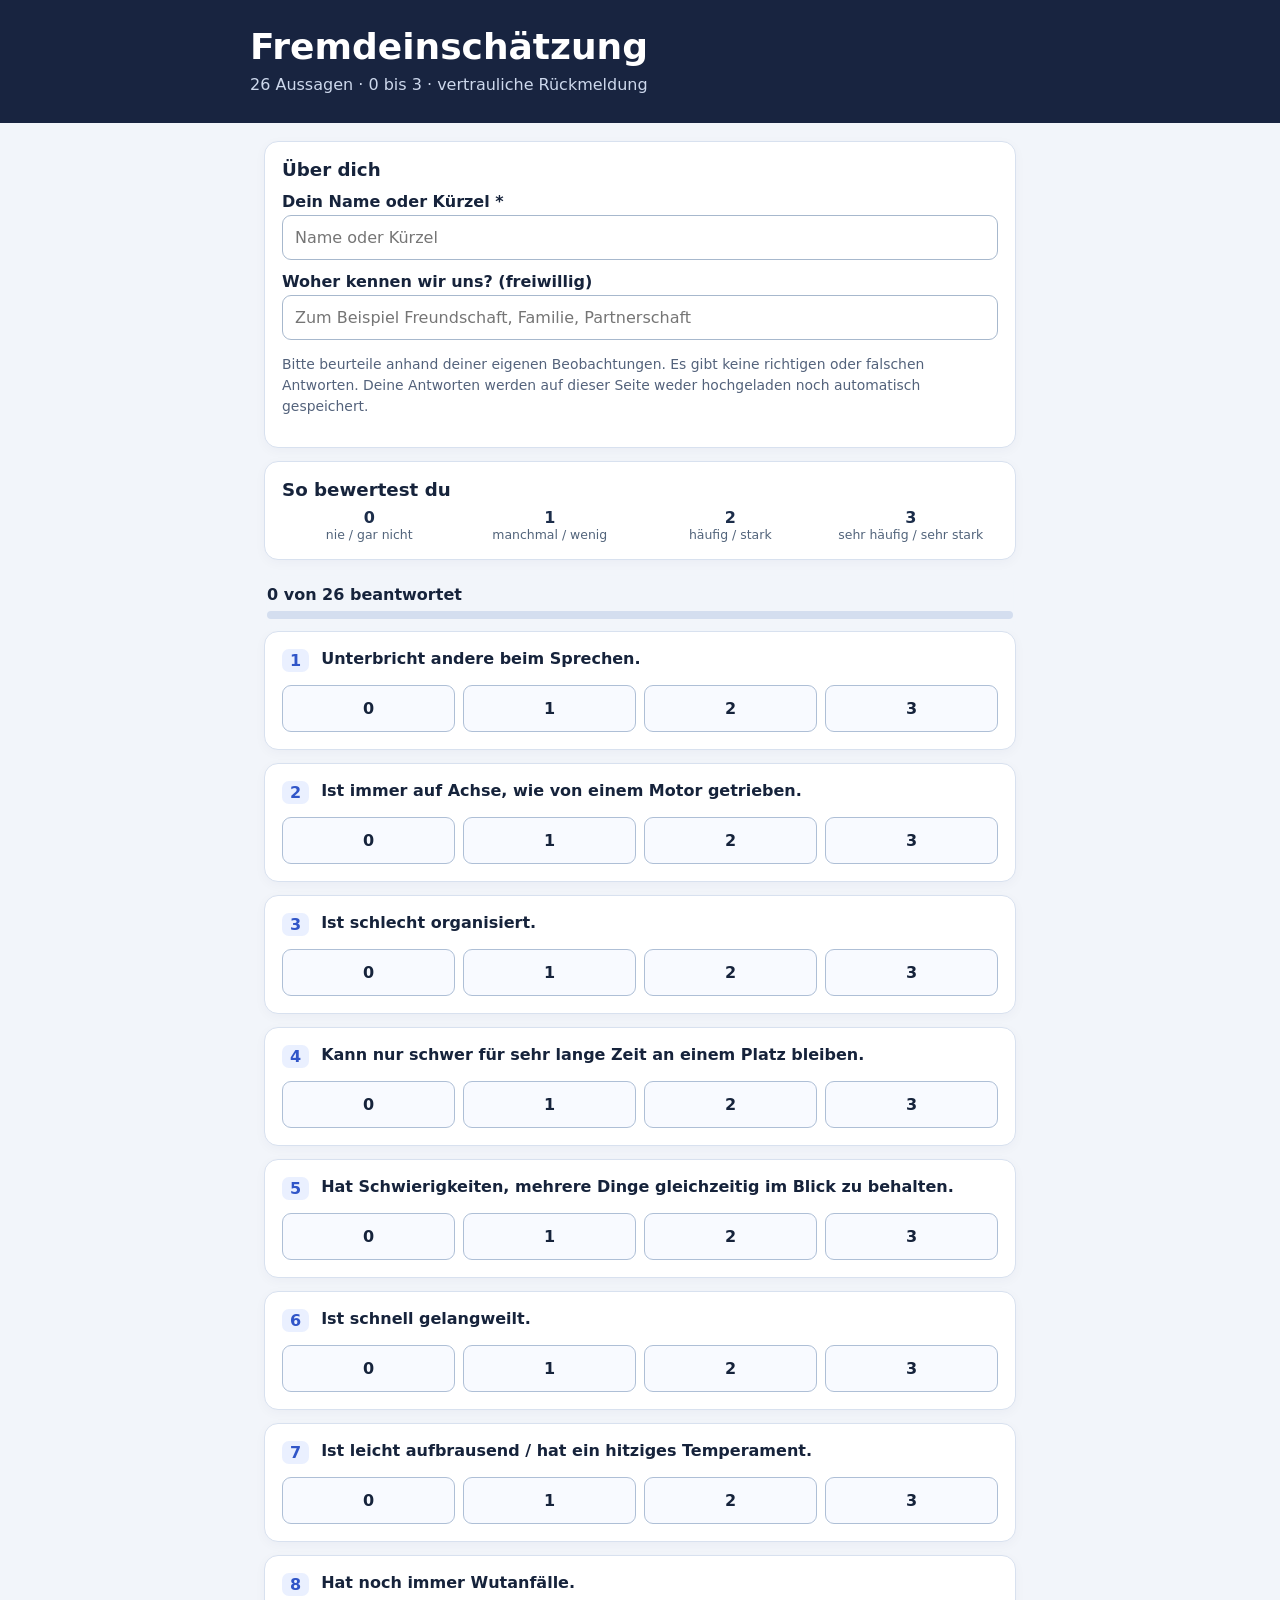
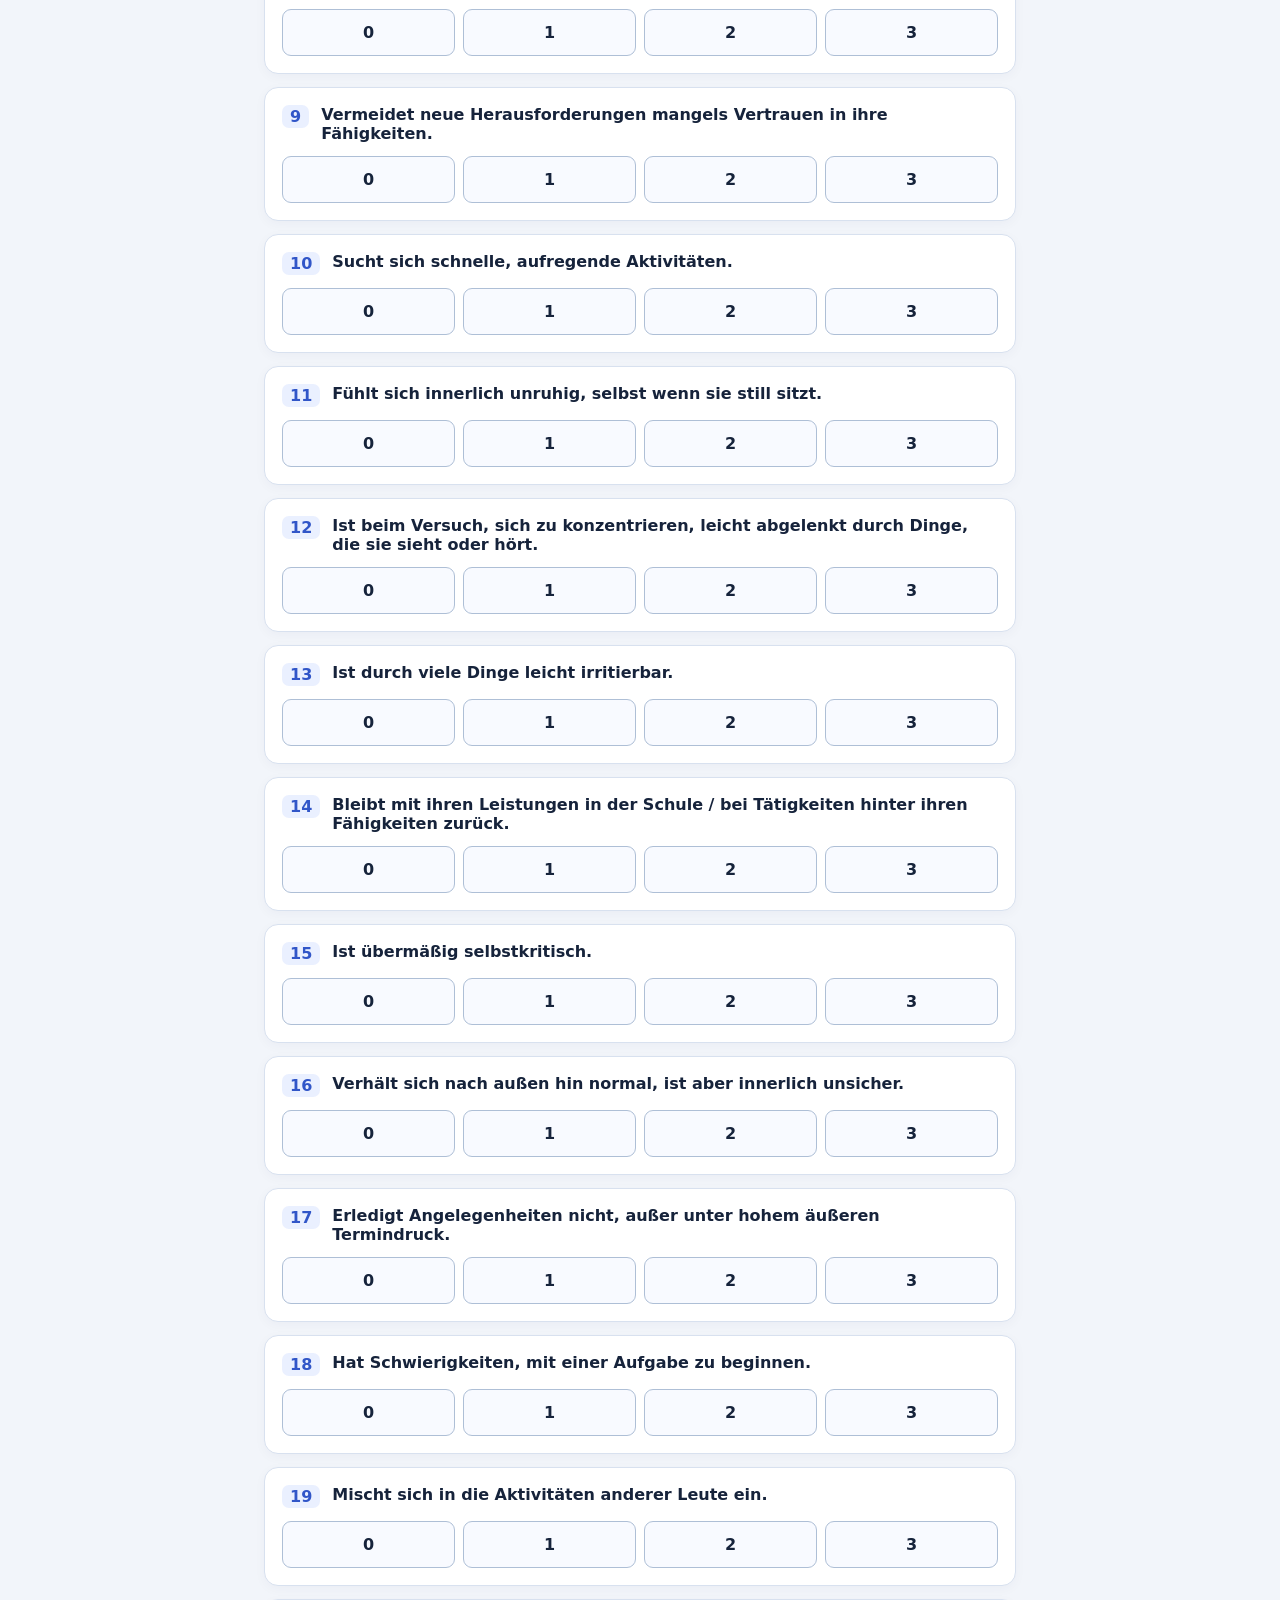
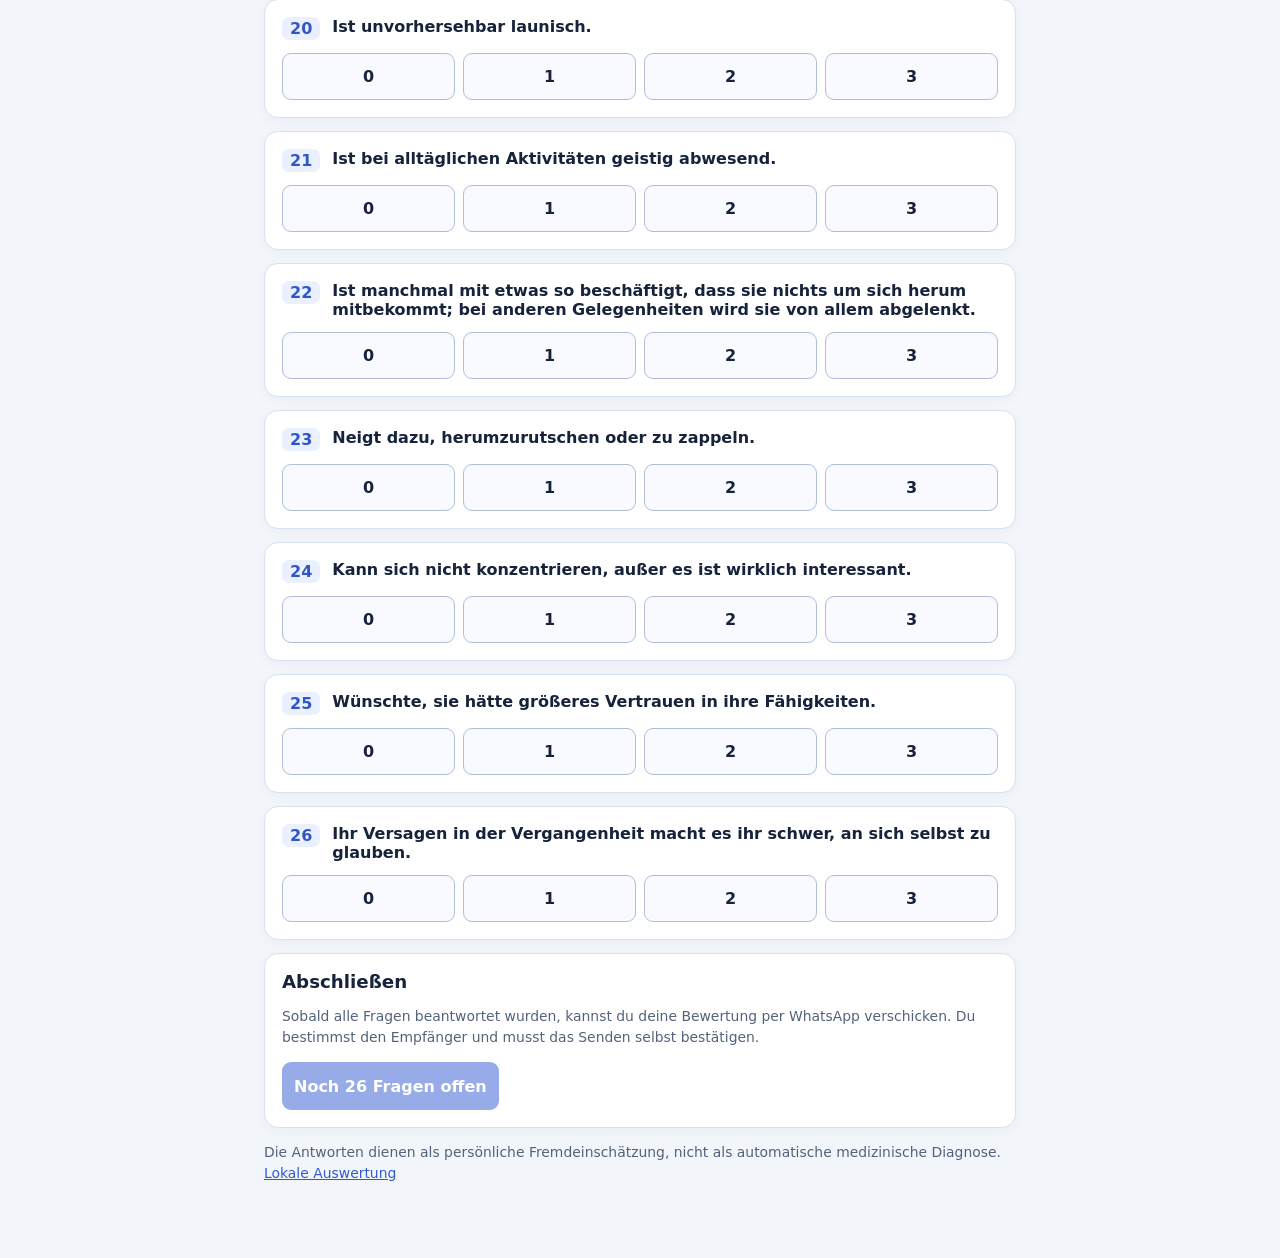
==== index.html @ f67debbe "Add mobile 26-question assessment with private WhatsApp sharing" ====
<!doctype html><html lang="de"><head><meta charset="utf-8"><meta name="viewport" content="width=device-width,initial-scale=1"><meta name="robots" content="noindex,nofollow,noarchive"><title>ADHS – Fremdeinschätzung</title><style>:root{font-family:system-ui,-apple-system,Arial,sans-serif;color:#16233b;background:#f2f5fa}*{box-sizing:border-box}body{margin:0}header{background:#182440;color:#fff;padding:26px 16px}header>div,main{max-width:780px;margin:auto}h1{font-size:clamp(1.65rem,5vw,2.25rem);margin:0}header p{color:#cdd8ec;margin:6px 0 0}main{padding:18px 14px 60px}.card{border:1px solid #d8e1ef;background:#fff;border-radius:14px;padding:17px;margin:0 0 13px;box-shadow:0 3px 12px #14284a09}h2{font-size:1.14rem;margin:0 0 8px}p{line-height:1.5}.small{font-size:.87rem;color:#53627b}.input-label{display:block;font-weight:650;margin:12px 0 4px}input[type=text],textarea{width:100%;border:1px solid #a7b8cd;padding:12px;border-radius:9px;font:inherit}textarea{min-height:200px;resize:vertical}.qtitle{font-weight:650;display:flex;gap:12px}.qnum{background:#eaf0ff;border-radius:7px;color:#3156c8;padding:2px 8px;height:max-content}.options{display:grid;grid-template-columns:repeat(4,minmax(0,1fr));gap:8px;margin-top:13px}.option{position:relative;cursor:pointer}.option input{position:absolute;opacity:0;width:1px;height:1px}.option span{display:flex;justify-content:center;align-items:center;min-height:47px;background:#f8faff;border:1px solid #aebfd6;border-radius:9px;font-weight:750}.option input:checked+span{border:2px solid #355cdb;background:#e5edff}.option input:focus-visible+span{outline:3px solid #94b2ff}.legend{display:grid;grid-template-columns:repeat(4,1fr);font-size:.78rem;color:#52647b;gap:6px;text-align:center}.legend strong{display:block;color:#1c2d4a;font-size:1rem}.progress{position:sticky;top:0;background:#f2f5faee;backdrop-filter:blur(7px);z-index:2;padding:12px 3px;font-weight:650}.bar{background:#d4deef;height:8px;overflow:hidden;border-radius:30px;margin-top:7px}.bar>div{height:100%;background:#355cdb;width:0}.actions{display:flex;gap:8px;flex-wrap:wrap}.btn{flex:1 1 165px;min-height:48px;border:0;border-radius:9px;padding:12px;font:700 1rem system-ui;cursor:pointer;color:#fff;background:#3159d4}.btn.secondary{background:#e7edfc;color:#1f3c8f}.btn:disabled{opacity:.5;cursor:not-allowed}.alert{background:#fff5e8;color:#6c4409;border-radius:9px;padding:11px}.ok{background:#edf9f2;border:1px solid #b5dfc5;padding:12px;border-radius:9px}a{color:#3159d4}table{border-collapse:collapse;min-width:1050px;background:#fff}th,td{border:1px solid #d7e0ee;padding:8px 9px;text-align:center}th:first-child,td:first-child{text-align:left}.scroll{overflow-x:auto}[hidden]{display:none!important}@media(max-width:490px){.card{padding:15px}.legend{font-size:.68rem}}</style></head><body><header><div><h1>Fremdeinschätzung</h1><p>26 Aussagen · 0 bis 3 · vertrauliche Rückmeldung</p></div></header><main>
<section class="card"><h2>Über dich</h2><label class="input-label" for="name">Dein Name oder Kürzel *</label><input id="name" type="text" maxlength="80" placeholder="Name oder Kürzel" autocomplete="name"><label class="input-label" for="relation">Woher kennen wir uns? (freiwillig)</label><input id="relation" type="text" maxlength="90" placeholder="Zum Beispiel Freundschaft, Familie, Partnerschaft"><p class="small">Bitte beurteile anhand deiner eigenen Beobachtungen. Es gibt keine richtigen oder falschen Antworten. Deine Antworten werden auf dieser Seite weder hochgeladen noch automatisch gespeichert.</p></section>
<section class="card"><h2>So bewertest du</h2><div class="legend"><div><strong>0</strong>nie / gar nicht</div><div><strong>1</strong>manchmal / wenig</div><div><strong>2</strong>häufig / stark</div><div><strong>3</strong>sehr häufig / sehr stark</div></div></section>
<div class="progress"><div id="progress">0 von 26 beantwortet</div><div class="bar"><div id="fill"></div></div></div>
<form id="form" novalidate><div id="questions"></div><section class="card"><h2>Abschließen</h2><p class="small">Sobald alle Fragen beantwortet wurden, kannst du deine Bewertung per WhatsApp verschicken. Du bestimmst den Empfänger und musst das Senden selbst bestätigen.</p><button class="btn" type="submit" id="complete" disabled>Alle 26 Fragen beantworten</button><p class="alert" id="error" role="status" hidden></p></section></form>
<section class="card" id="result" hidden><h2>Fertig – Ergebnis senden</h2><p class="ok">Alle 26 Antworten sind vorhanden. Es wurde noch nichts versendet.</p><div class="actions"><button class="btn" id="whatsapp" type="button">Per WhatsApp senden</button><button class="btn secondary" id="share" type="button">Anders teilen</button><button class="btn secondary" id="copy" type="button">Text kopieren</button><button class="btn secondary" id="download" type="button">Datei speichern</button></div><p class="small">Bei WhatsApp wählst du die Person aus, an die du deine Antworten senden möchtest, und tippst dort auf „Senden“. Auf GitHub werden deine Angaben nicht gespeichert.</p></section>
<p class="small">Die Antworten dienen als persönliche Fremdeinschätzung, nicht als automatische medizinische Diagnose. <a href="auswertung.html">Lokale Auswertung</a></p>
</main><script>
"use strict";
const questions=["Unterbricht andere beim Sprechen.","Ist immer auf Achse, wie von einem Motor getrieben.","Ist schlecht organisiert.","Kann nur schwer für sehr lange Zeit an einem Platz bleiben.","Hat Schwierigkeiten, mehrere Dinge gleichzeitig im Blick zu behalten.","Ist schnell gelangweilt.","Ist leicht aufbrausend / hat ein hitziges Temperament.","Hat noch immer Wutanfälle.","Vermeidet neue Herausforderungen mangels Vertrauen in ihre Fähigkeiten.","Sucht sich schnelle, aufregende Aktivitäten.","Fühlt sich innerlich unruhig, selbst wenn sie still sitzt.","Ist beim Versuch, sich zu konzentrieren, leicht abgelenkt durch Dinge, die sie sieht oder hört.","Ist durch viele Dinge leicht irritierbar.","Bleibt mit ihren Leistungen in der Schule / bei Tätigkeiten hinter ihren Fähigkeiten zurück.","Ist übermäßig selbstkritisch.","Verhält sich nach außen hin normal, ist aber innerlich unsicher.","Erledigt Angelegenheiten nicht, außer unter hohem äußeren Termindruck.","Hat Schwierigkeiten, mit einer Aufgabe zu beginnen.","Mischt sich in die Aktivitäten anderer Leute ein.","Ist unvorhersehbar launisch.","Ist bei alltäglichen Aktivitäten geistig abwesend.","Ist manchmal mit etwas so beschäftigt, dass sie nichts um sich herum mitbekommt; bei anderen Gelegenheiten wird sie von allem abgelenkt.","Neigt dazu, herumzurutschen oder zu zappeln.","Kann sich nicht konzentrieren, außer es ist wirklich interessant.","Wünschte, sie hätte größeres Vertrauen in ihre Fähigkeiten.","Ihr Versagen in der Vergangenheit macht es ihr schwer, an sich selbst zu glauben."];let current=null;
const root=document.getElementById('questions');
questions.forEach((q,i)=>{let section=document.createElement('section');section.className='card';section.id='q'+i;let head=document.createElement('div');head.className='qtitle';let number=document.createElement('span');number.className='qnum';number.textContent=i+1;let title=document.createElement('span');title.textContent=q;head.append(number,title);let opts=document.createElement('div');opts.className='options';opts.setAttribute('role','group');opts.setAttribute('aria-label','Bewertung für Aussage '+(i+1));['0','1','2','3'].forEach(v=>{let lbl=document.createElement('label');lbl.className='option';let input=document.createElement('input');input.type='radio';input.name='q'+i;input.value=v;input.setAttribute('aria-label','Bewertung '+v);input.addEventListener('change',update);let span=document.createElement('span');span.textContent=v;lbl.append(input,span);opts.append(lbl)});section.append(head,opts);root.append(section)});
function answers(){return questions.map((_,i)=>{const el=document.querySelector('input[name="q'+i+'"]:checked');return el?Number(el.value):null})}
function update(){const n=answers().filter(v=>v!==null).length;document.getElementById('progress').textContent=n+' von 26 beantwortet';document.getElementById('fill').style.width=(n/26*100)+'%';const nm=document.getElementById('name').value.trim();document.getElementById('complete').disabled=n!==26;document.getElementById('complete').textContent=n===26?'Ergebnis vorbereiten':'Noch '+(26-n)+' Fragen offen';document.getElementById('result').hidden=true;current=null}
document.getElementById('name').addEventListener('input',update);document.getElementById('relation').addEventListener('input',update);
function message(){let parts=['FREMDEINSCHÄTZUNG – 26 FRAGEN','Name: '+current.name,'Beziehung: '+(current.relation||'nicht angegeben'),'Datum: '+new Date(current.timestamp).toLocaleDateString('de-DE'),'','Bewertungen (0 = nie, 1 = manchmal, 2 = häufig, 3 = sehr häufig):'];questions.forEach((q,i)=>parts.push((i+1)+': '+current.answers[i]+' – '+q));parts.push('','Rohsumme: '+current.answers.reduce((a,b)=>a+b,0)+'/78 (keine medizinische Auswertung)');return parts.join('\n')}
document.getElementById('form').addEventListener('submit',e=>{e.preventDefault();const name=document.getElementById('name').value.trim();const vals=answers();const error=document.getElementById('error');if(!name){error.hidden=false;error.textContent='Bitte deinen Namen oder ein Kürzel eingeben.';document.getElementById('name').focus();return}const first=vals.indexOf(null);if(first>=0){error.hidden=false;error.textContent='Bitte alle Fragen beantworten.';document.getElementById('q'+first).scrollIntoView({behavior:'smooth'});return}error.hidden=true;current={format:'fremdeinschaetzung-v1',name,relation:document.getElementById('relation').value.trim(),timestamp:new Date().toISOString(),answers:vals};document.getElementById('result').hidden=false;document.getElementById('result').scrollIntoView({behavior:'smooth'})});
document.getElementById('whatsapp').onclick=()=>{if(!current)return;window.location.href='https://wa.me/?text='+encodeURIComponent(message())};
document.getElementById('share').onclick=async()=>{if(!current)return;try{if(navigator.share)await navigator.share({title:'Fremdeinschätzung',text:message()});else window.location.href='https://wa.me/?text='+encodeURIComponent(message())}catch(e){if(e.name!=='AbortError')alert('Teilen nicht verfügbar. Bitte Text kopieren.')}};
document.getElementById('copy').onclick=async()=>{if(!current)return;try{await navigator.clipboard.writeText(message());alert('Kopiert. Bitte privat an den Empfänger senden.')}catch(e){alert('Kopieren fehlgeschlagen. Bitte Datei speichern.')}};
document.getElementById('download').onclick=()=>{if(!current)return;let blob=new Blob([JSON.stringify(current,null,2)],{type:'application/json'});let url=URL.createObjectURL(blob);let a=document.createElement('a');a.href=url;a.download='fremdeinschaetzung-'+current.name.replace(/[^a-z0-9äöüß-]/gi,'-').slice(0,30)+'.json';a.click();setTimeout(()=>URL.revokeObjectURL(url),1000)};
update();
</script></body></html>
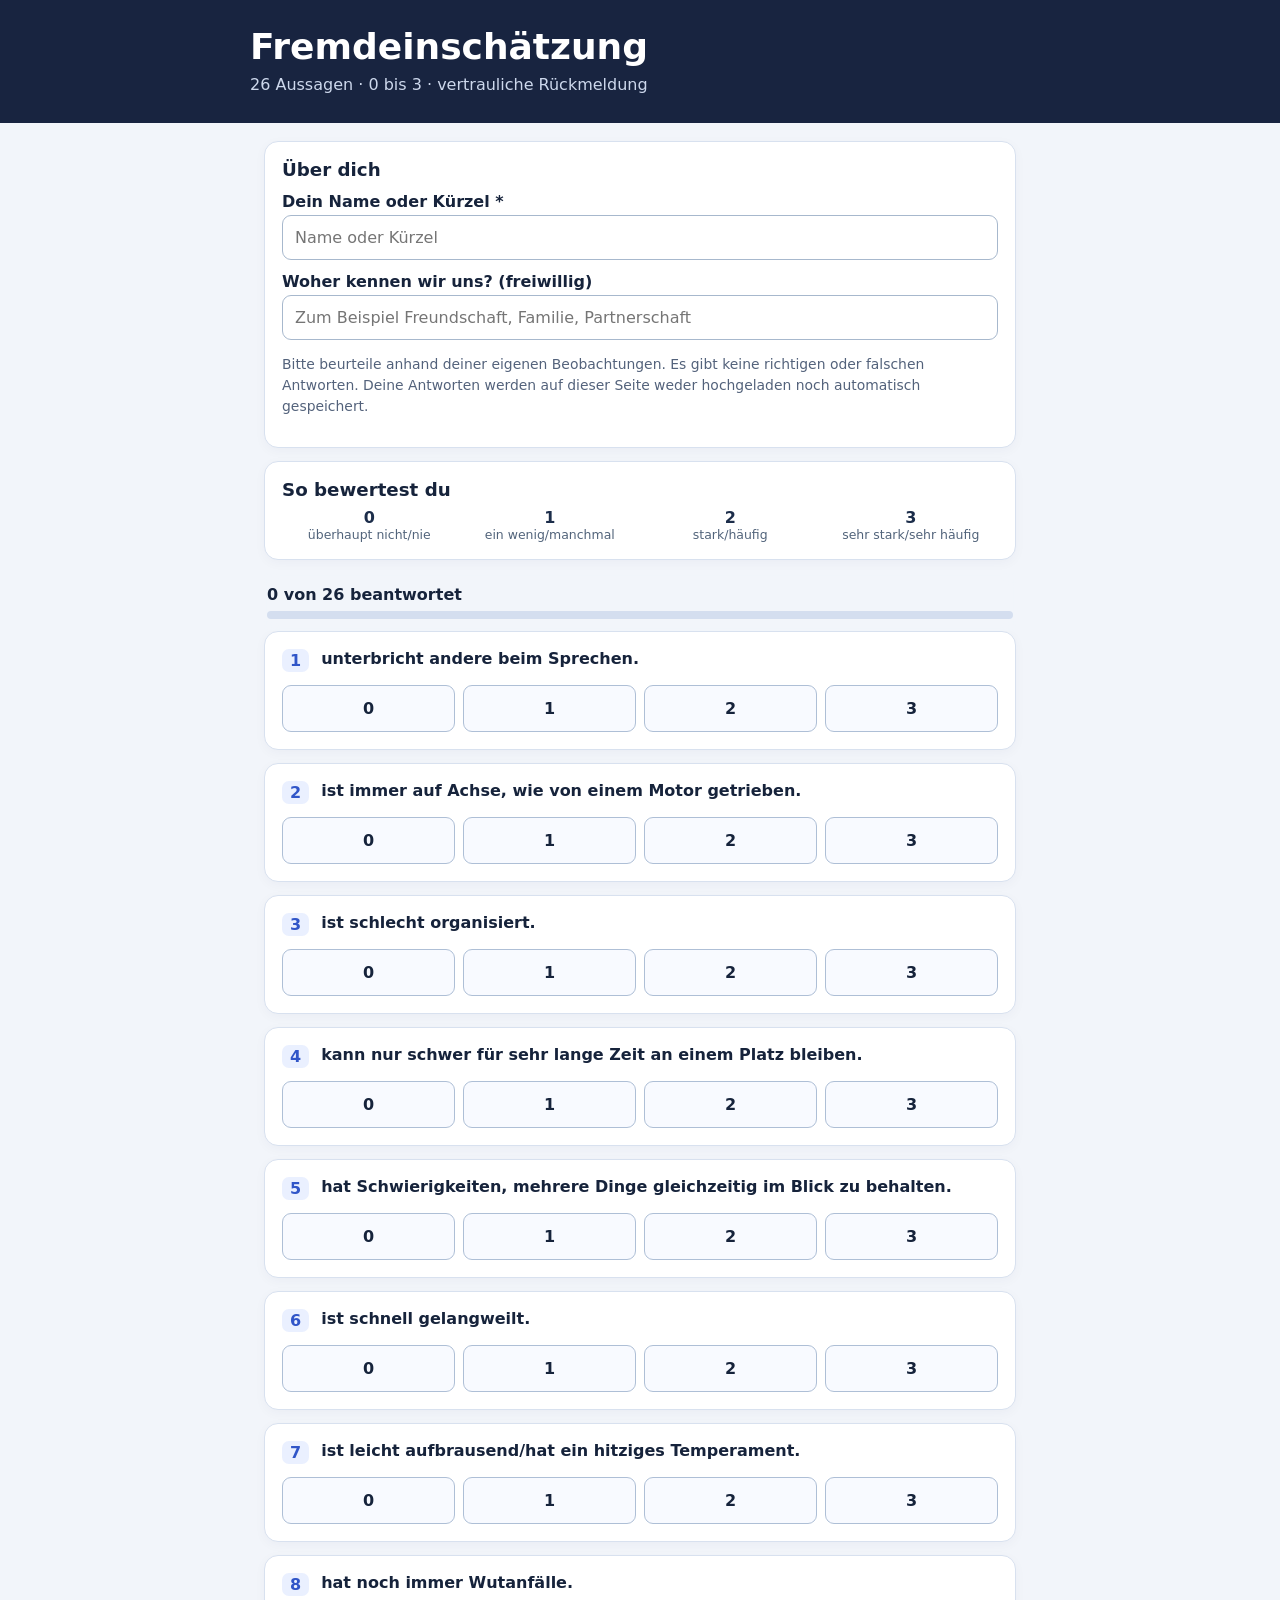
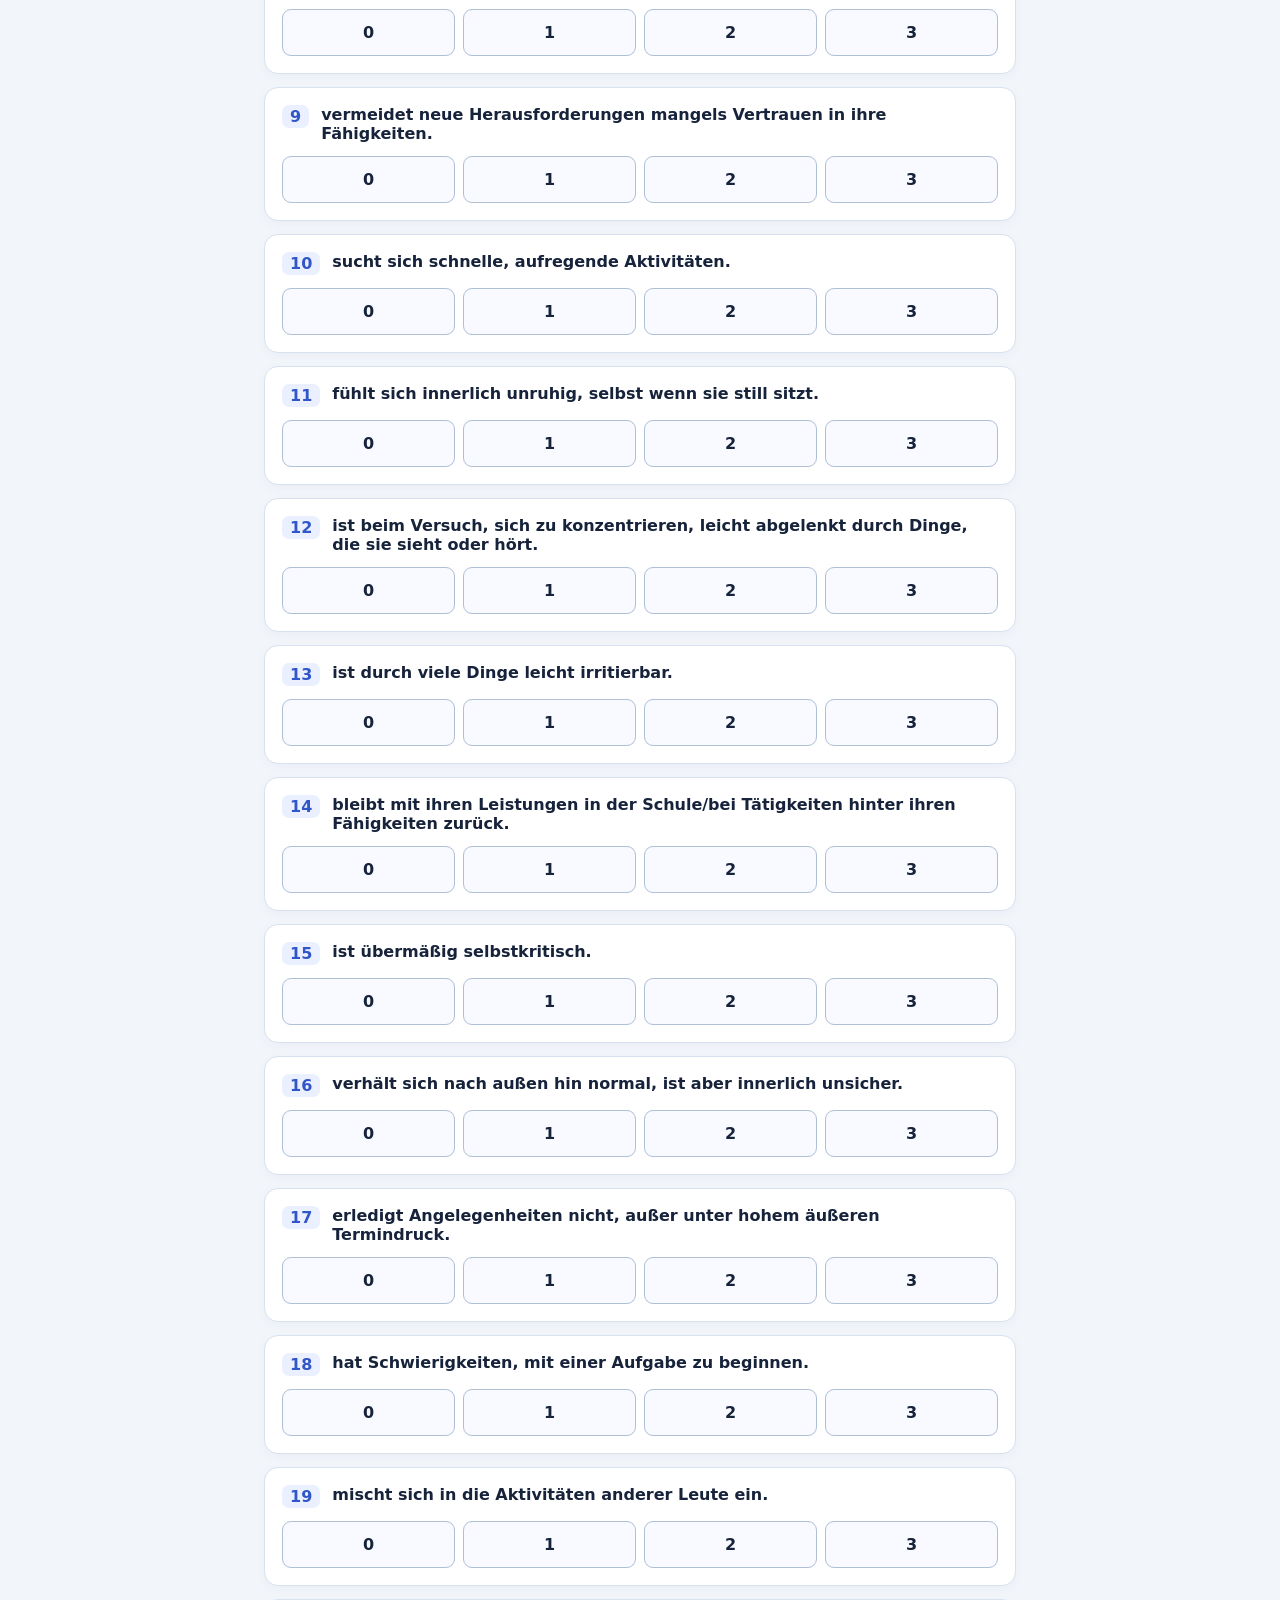
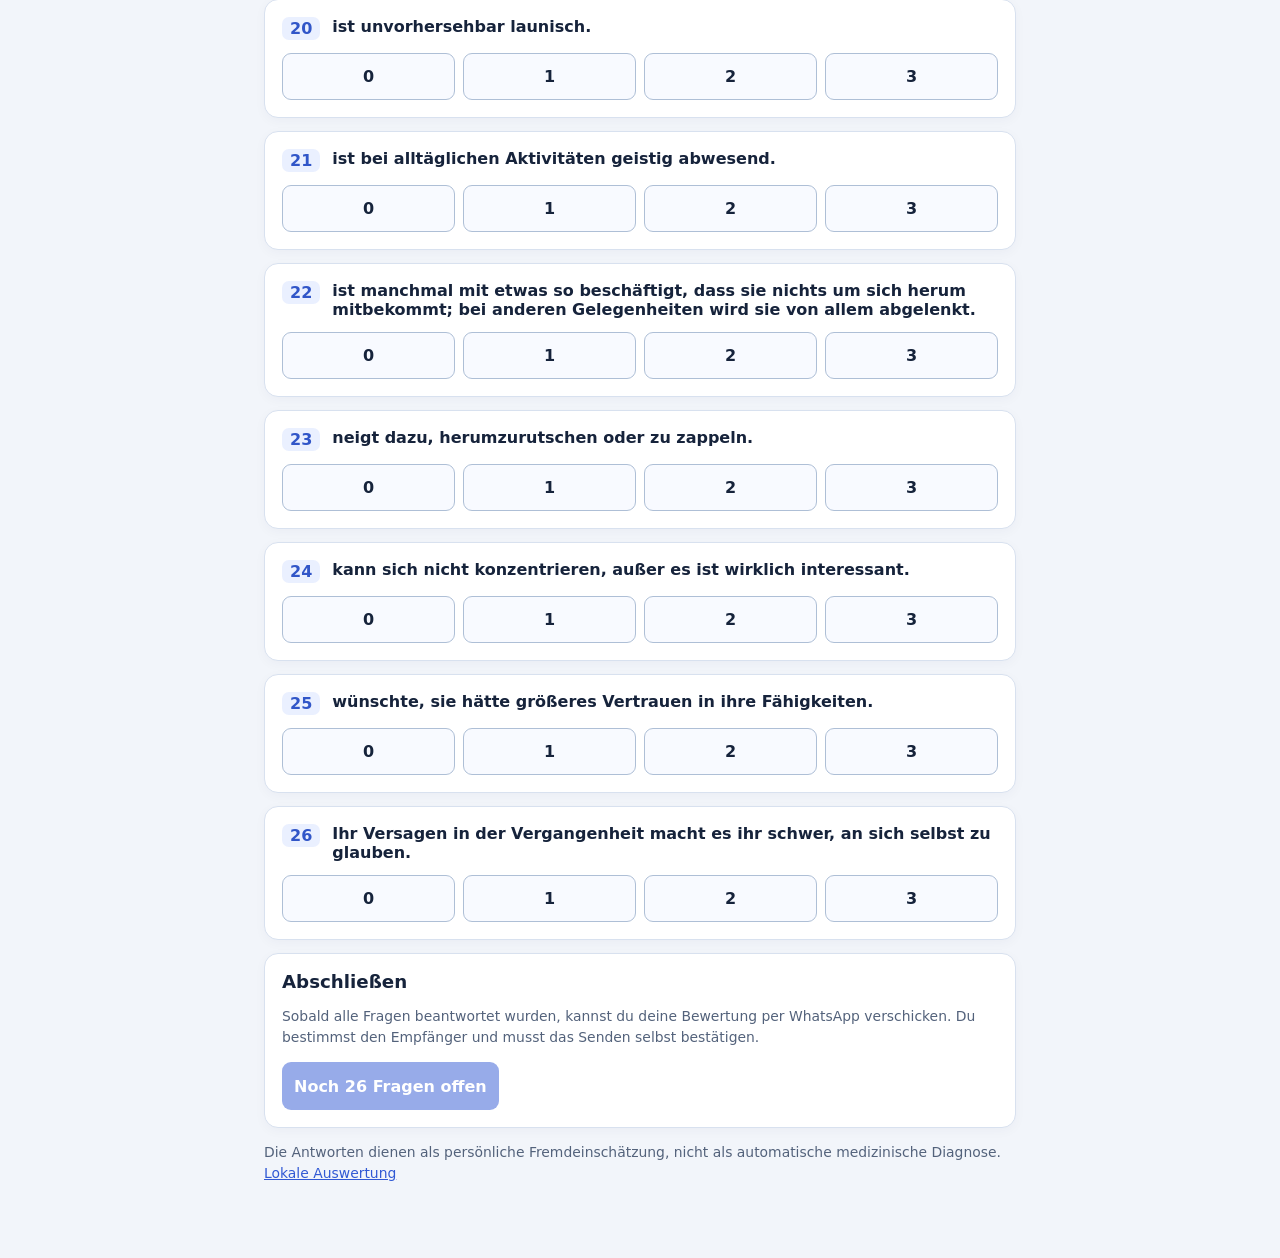
==== commit acafb086: "Align all 26 statements and rating scale with source assessment form" ====
--- a/index.html
+++ b/index.html
@@ -1,13 +1,13 @@
 <!doctype html><html lang="de"><head><meta charset="utf-8"><meta name="viewport" content="width=device-width,initial-scale=1"><meta name="robots" content="noindex,nofollow,noarchive"><title>ADHS – Fremdeinschätzung</title><style>:root{font-family:system-ui,-apple-system,Arial,sans-serif;color:#16233b;background:#f2f5fa}*{box-sizing:border-box}body{margin:0}header{background:#182440;color:#fff;padding:26px 16px}header>div,main{max-width:780px;margin:auto}h1{font-size:clamp(1.65rem,5vw,2.25rem);margin:0}header p{color:#cdd8ec;margin:6px 0 0}main{padding:18px 14px 60px}.card{border:1px solid #d8e1ef;background:#fff;border-radius:14px;padding:17px;margin:0 0 13px;box-shadow:0 3px 12px #14284a09}h2{font-size:1.14rem;margin:0 0 8px}p{line-height:1.5}.small{font-size:.87rem;color:#53627b}.input-label{display:block;font-weight:650;margin:12px 0 4px}input[type=text],textarea{width:100%;border:1px solid #a7b8cd;padding:12px;border-radius:9px;font:inherit}textarea{min-height:200px;resize:vertical}.qtitle{font-weight:650;display:flex;gap:12px}.qnum{background:#eaf0ff;border-radius:7px;color:#3156c8;padding:2px 8px;height:max-content}.options{display:grid;grid-template-columns:repeat(4,minmax(0,1fr));gap:8px;margin-top:13px}.option{position:relative;cursor:pointer}.option input{position:absolute;opacity:0;width:1px;height:1px}.option span{display:flex;justify-content:center;align-items:center;min-height:47px;background:#f8faff;border:1px solid #aebfd6;border-radius:9px;font-weight:750}.option input:checked+span{border:2px solid #355cdb;background:#e5edff}.option input:focus-visible+span{outline:3px solid #94b2ff}.legend{display:grid;grid-template-columns:repeat(4,1fr);font-size:.78rem;color:#52647b;gap:6px;text-align:center}.legend strong{display:block;color:#1c2d4a;font-size:1rem}.progress{position:sticky;top:0;background:#f2f5faee;backdrop-filter:blur(7px);z-index:2;padding:12px 3px;font-weight:650}.bar{background:#d4deef;height:8px;overflow:hidden;border-radius:30px;margin-top:7px}.bar>div{height:100%;background:#355cdb;width:0}.actions{display:flex;gap:8px;flex-wrap:wrap}.btn{flex:1 1 165px;min-height:48px;border:0;border-radius:9px;padding:12px;font:700 1rem system-ui;cursor:pointer;color:#fff;background:#3159d4}.btn.secondary{background:#e7edfc;color:#1f3c8f}.btn:disabled{opacity:.5;cursor:not-allowed}.alert{background:#fff5e8;color:#6c4409;border-radius:9px;padding:11px}.ok{background:#edf9f2;border:1px solid #b5dfc5;padding:12px;border-radius:9px}a{color:#3159d4}table{border-collapse:collapse;min-width:1050px;background:#fff}th,td{border:1px solid #d7e0ee;padding:8px 9px;text-align:center}th:first-child,td:first-child{text-align:left}.scroll{overflow-x:auto}[hidden]{display:none!important}@media(max-width:490px){.card{padding:15px}.legend{font-size:.68rem}}</style></head><body><header><div><h1>Fremdeinschätzung</h1><p>26 Aussagen · 0 bis 3 · vertrauliche Rückmeldung</p></div></header><main>
 <section class="card"><h2>Über dich</h2><label class="input-label" for="name">Dein Name oder Kürzel *</label><input id="name" type="text" maxlength="80" placeholder="Name oder Kürzel" autocomplete="name"><label class="input-label" for="relation">Woher kennen wir uns? (freiwillig)</label><input id="relation" type="text" maxlength="90" placeholder="Zum Beispiel Freundschaft, Familie, Partnerschaft"><p class="small">Bitte beurteile anhand deiner eigenen Beobachtungen. Es gibt keine richtigen oder falschen Antworten. Deine Antworten werden auf dieser Seite weder hochgeladen noch automatisch gespeichert.</p></section>
-<section class="card"><h2>So bewertest du</h2><div class="legend"><div><strong>0</strong>nie / gar nicht</div><div><strong>1</strong>manchmal / wenig</div><div><strong>2</strong>häufig / stark</div><div><strong>3</strong>sehr häufig / sehr stark</div></div></section>
+<section class="card"><h2>So bewertest du</h2><div class="legend"><div><strong>0</strong>überhaupt nicht/nie</div><div><strong>1</strong>ein wenig/manchmal</div><div><strong>2</strong>stark/häufig</div><div><strong>3</strong>sehr stark/sehr häufig</div></div></section>
 <div class="progress"><div id="progress">0 von 26 beantwortet</div><div class="bar"><div id="fill"></div></div></div>
 <form id="form" novalidate><div id="questions"></div><section class="card"><h2>Abschließen</h2><p class="small">Sobald alle Fragen beantwortet wurden, kannst du deine Bewertung per WhatsApp verschicken. Du bestimmst den Empfänger und musst das Senden selbst bestätigen.</p><button class="btn" type="submit" id="complete" disabled>Alle 26 Fragen beantworten</button><p class="alert" id="error" role="status" hidden></p></section></form>
 <section class="card" id="result" hidden><h2>Fertig – Ergebnis senden</h2><p class="ok">Alle 26 Antworten sind vorhanden. Es wurde noch nichts versendet.</p><div class="actions"><button class="btn" id="whatsapp" type="button">Per WhatsApp senden</button><button class="btn secondary" id="share" type="button">Anders teilen</button><button class="btn secondary" id="copy" type="button">Text kopieren</button><button class="btn secondary" id="download" type="button">Datei speichern</button></div><p class="small">Bei WhatsApp wählst du die Person aus, an die du deine Antworten senden möchtest, und tippst dort auf „Senden“. Auf GitHub werden deine Angaben nicht gespeichert.</p></section>
 <p class="small">Die Antworten dienen als persönliche Fremdeinschätzung, nicht als automatische medizinische Diagnose. <a href="auswertung.html">Lokale Auswertung</a></p>
 </main><script>
 "use strict";
-const questions=["Unterbricht andere beim Sprechen.","Ist immer auf Achse, wie von einem Motor getrieben.","Ist schlecht organisiert.","Kann nur schwer für sehr lange Zeit an einem Platz bleiben.","Hat Schwierigkeiten, mehrere Dinge gleichzeitig im Blick zu behalten.","Ist schnell gelangweilt.","Ist leicht aufbrausend / hat ein hitziges Temperament.","Hat noch immer Wutanfälle.","Vermeidet neue Herausforderungen mangels Vertrauen in ihre Fähigkeiten.","Sucht sich schnelle, aufregende Aktivitäten.","Fühlt sich innerlich unruhig, selbst wenn sie still sitzt.","Ist beim Versuch, sich zu konzentrieren, leicht abgelenkt durch Dinge, die sie sieht oder hört.","Ist durch viele Dinge leicht irritierbar.","Bleibt mit ihren Leistungen in der Schule / bei Tätigkeiten hinter ihren Fähigkeiten zurück.","Ist übermäßig selbstkritisch.","Verhält sich nach außen hin normal, ist aber innerlich unsicher.","Erledigt Angelegenheiten nicht, außer unter hohem äußeren Termindruck.","Hat Schwierigkeiten, mit einer Aufgabe zu beginnen.","Mischt sich in die Aktivitäten anderer Leute ein.","Ist unvorhersehbar launisch.","Ist bei alltäglichen Aktivitäten geistig abwesend.","Ist manchmal mit etwas so beschäftigt, dass sie nichts um sich herum mitbekommt; bei anderen Gelegenheiten wird sie von allem abgelenkt.","Neigt dazu, herumzurutschen oder zu zappeln.","Kann sich nicht konzentrieren, außer es ist wirklich interessant.","Wünschte, sie hätte größeres Vertrauen in ihre Fähigkeiten.","Ihr Versagen in der Vergangenheit macht es ihr schwer, an sich selbst zu glauben."];let current=null;
+const questions=["unterbricht andere beim Sprechen.","ist immer auf Achse, wie von einem Motor getrieben.","ist schlecht organisiert.","kann nur schwer für sehr lange Zeit an einem Platz bleiben.","hat Schwierigkeiten, mehrere Dinge gleichzeitig im Blick zu behalten.","ist schnell gelangweilt.","ist leicht aufbrausend/hat ein hitziges Temperament.","hat noch immer Wutanfälle.","vermeidet neue Herausforderungen mangels Vertrauen in ihre Fähigkeiten.","sucht sich schnelle, aufregende Aktivitäten.","fühlt sich innerlich unruhig, selbst wenn sie still sitzt.","ist beim Versuch, sich zu konzentrieren, leicht abgelenkt durch Dinge, die sie sieht oder hört.","ist durch viele Dinge leicht irritierbar.","bleibt mit ihren Leistungen in der Schule/bei Tätigkeiten hinter ihren Fähigkeiten zurück.","ist übermäßig selbstkritisch.","verhält sich nach außen hin normal, ist aber innerlich unsicher.","erledigt Angelegenheiten nicht, außer unter hohem äußeren Termindruck.","hat Schwierigkeiten, mit einer Aufgabe zu beginnen.","mischt sich in die Aktivitäten anderer Leute ein.","ist unvorhersehbar launisch.","ist bei alltäglichen Aktivitäten geistig abwesend.","ist manchmal mit etwas so beschäftigt, dass sie nichts um sich herum mitbekommt; bei anderen Gelegenheiten wird sie von allem abgelenkt.","neigt dazu, herumzurutschen oder zu zappeln.","kann sich nicht konzentrieren, außer es ist wirklich interessant.","wünschte, sie hätte größeres Vertrauen in ihre Fähigkeiten.","Ihr Versagen in der Vergangenheit macht es ihr schwer, an sich selbst zu glauben."];let current=null;
 const root=document.getElementById('questions');
 questions.forEach((q,i)=>{let section=document.createElement('section');section.className='card';section.id='q'+i;let head=document.createElement('div');head.className='qtitle';let number=document.createElement('span');number.className='qnum';number.textContent=i+1;let title=document.createElement('span');title.textContent=q;head.append(number,title);let opts=document.createElement('div');opts.className='options';opts.setAttribute('role','group');opts.setAttribute('aria-label','Bewertung für Aussage '+(i+1));['0','1','2','3'].forEach(v=>{let lbl=document.createElement('label');lbl.className='option';let input=document.createElement('input');input.type='radio';input.name='q'+i;input.value=v;input.setAttribute('aria-label','Bewertung '+v);input.addEventListener('change',update);let span=document.createElement('span');span.textContent=v;lbl.append(input,span);opts.append(lbl)});section.append(head,opts);root.append(section)});
 function answers(){return questions.map((_,i)=>{const el=document.querySelector('input[name="q'+i+'"]:checked');return el?Number(el.value):null})}
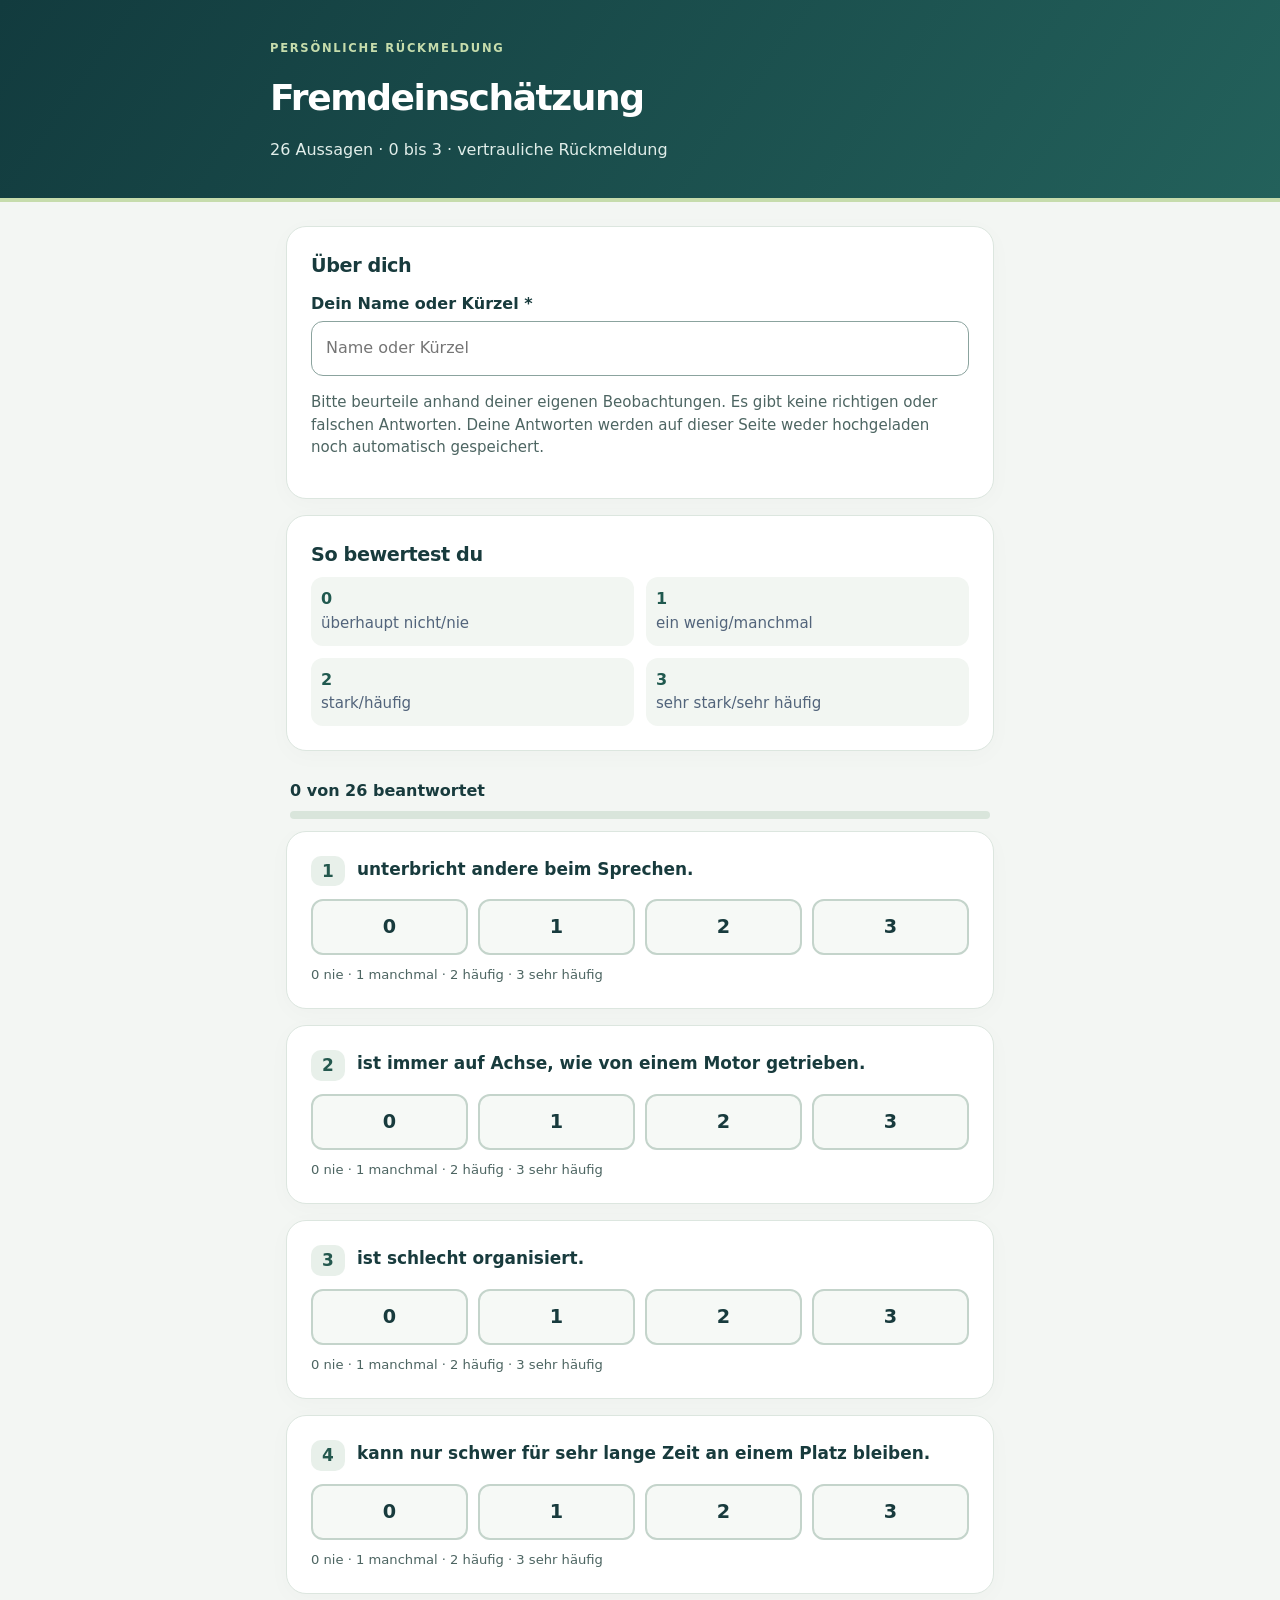
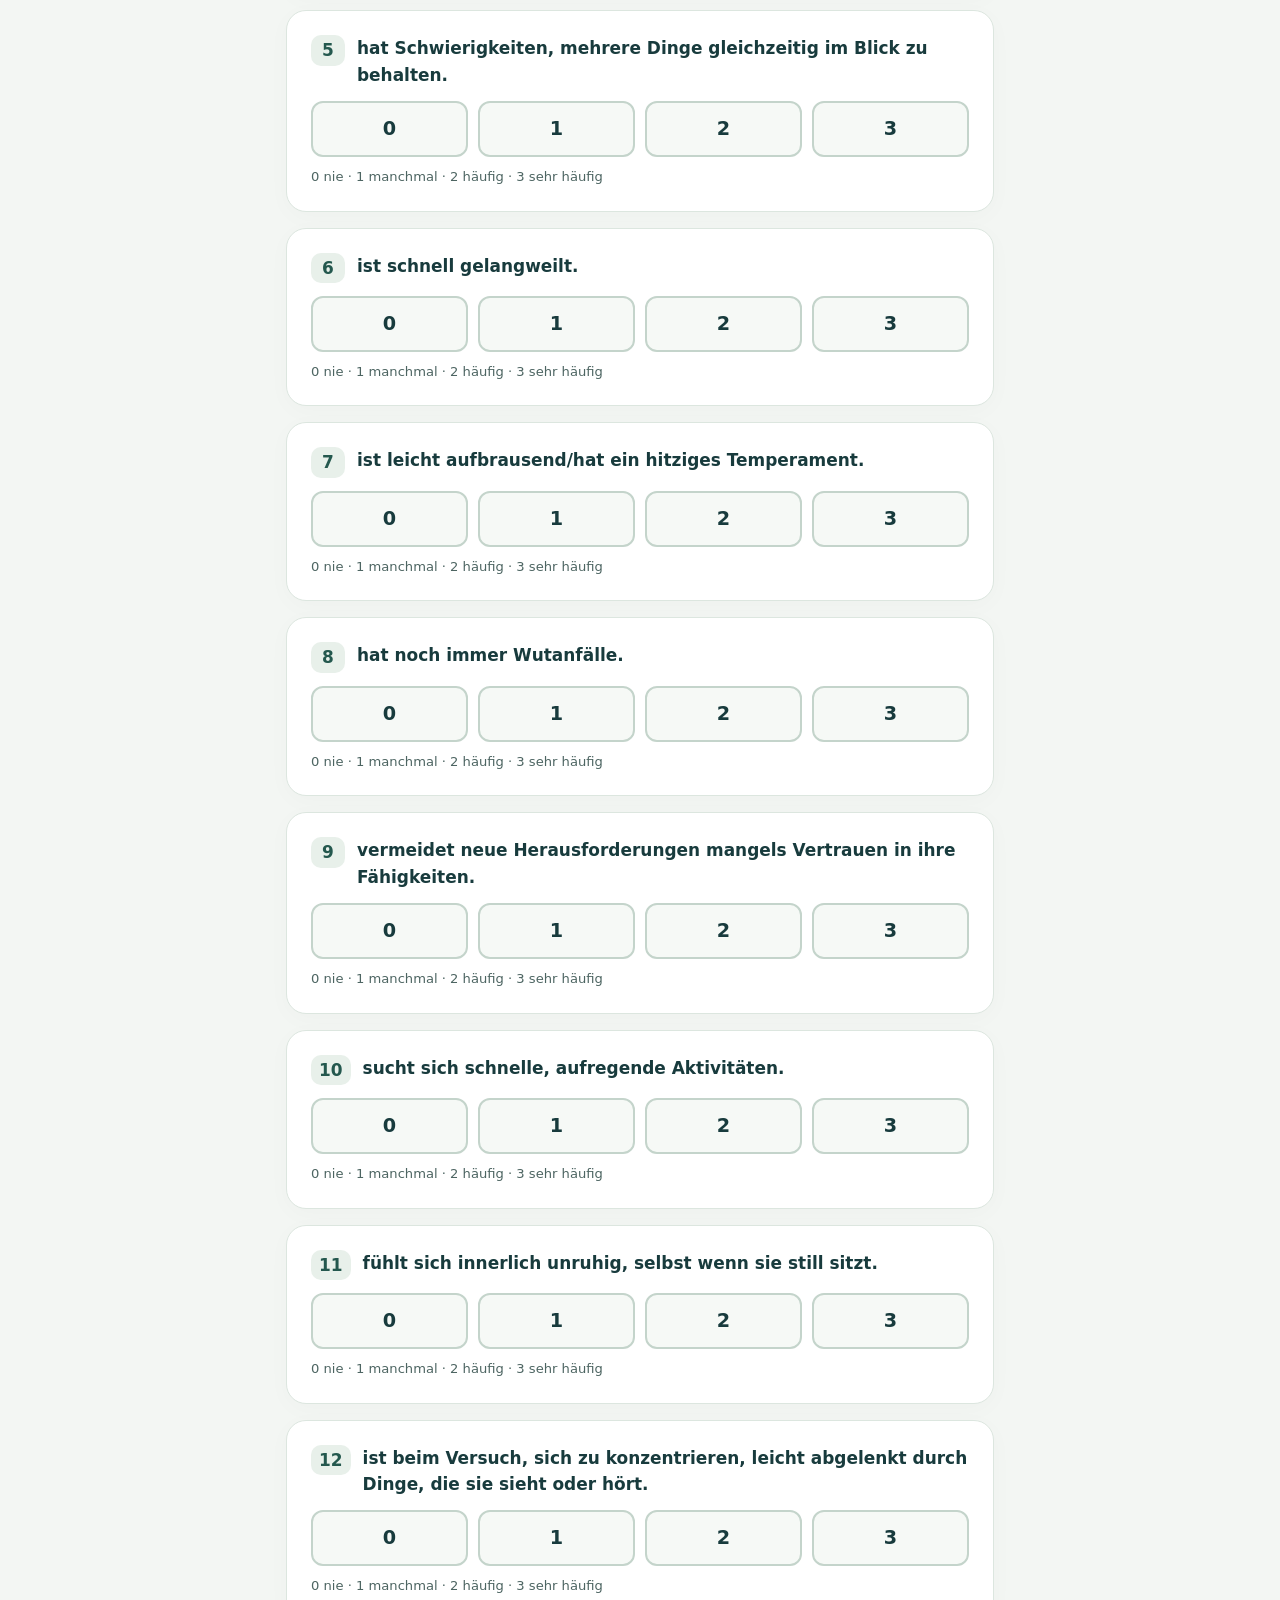
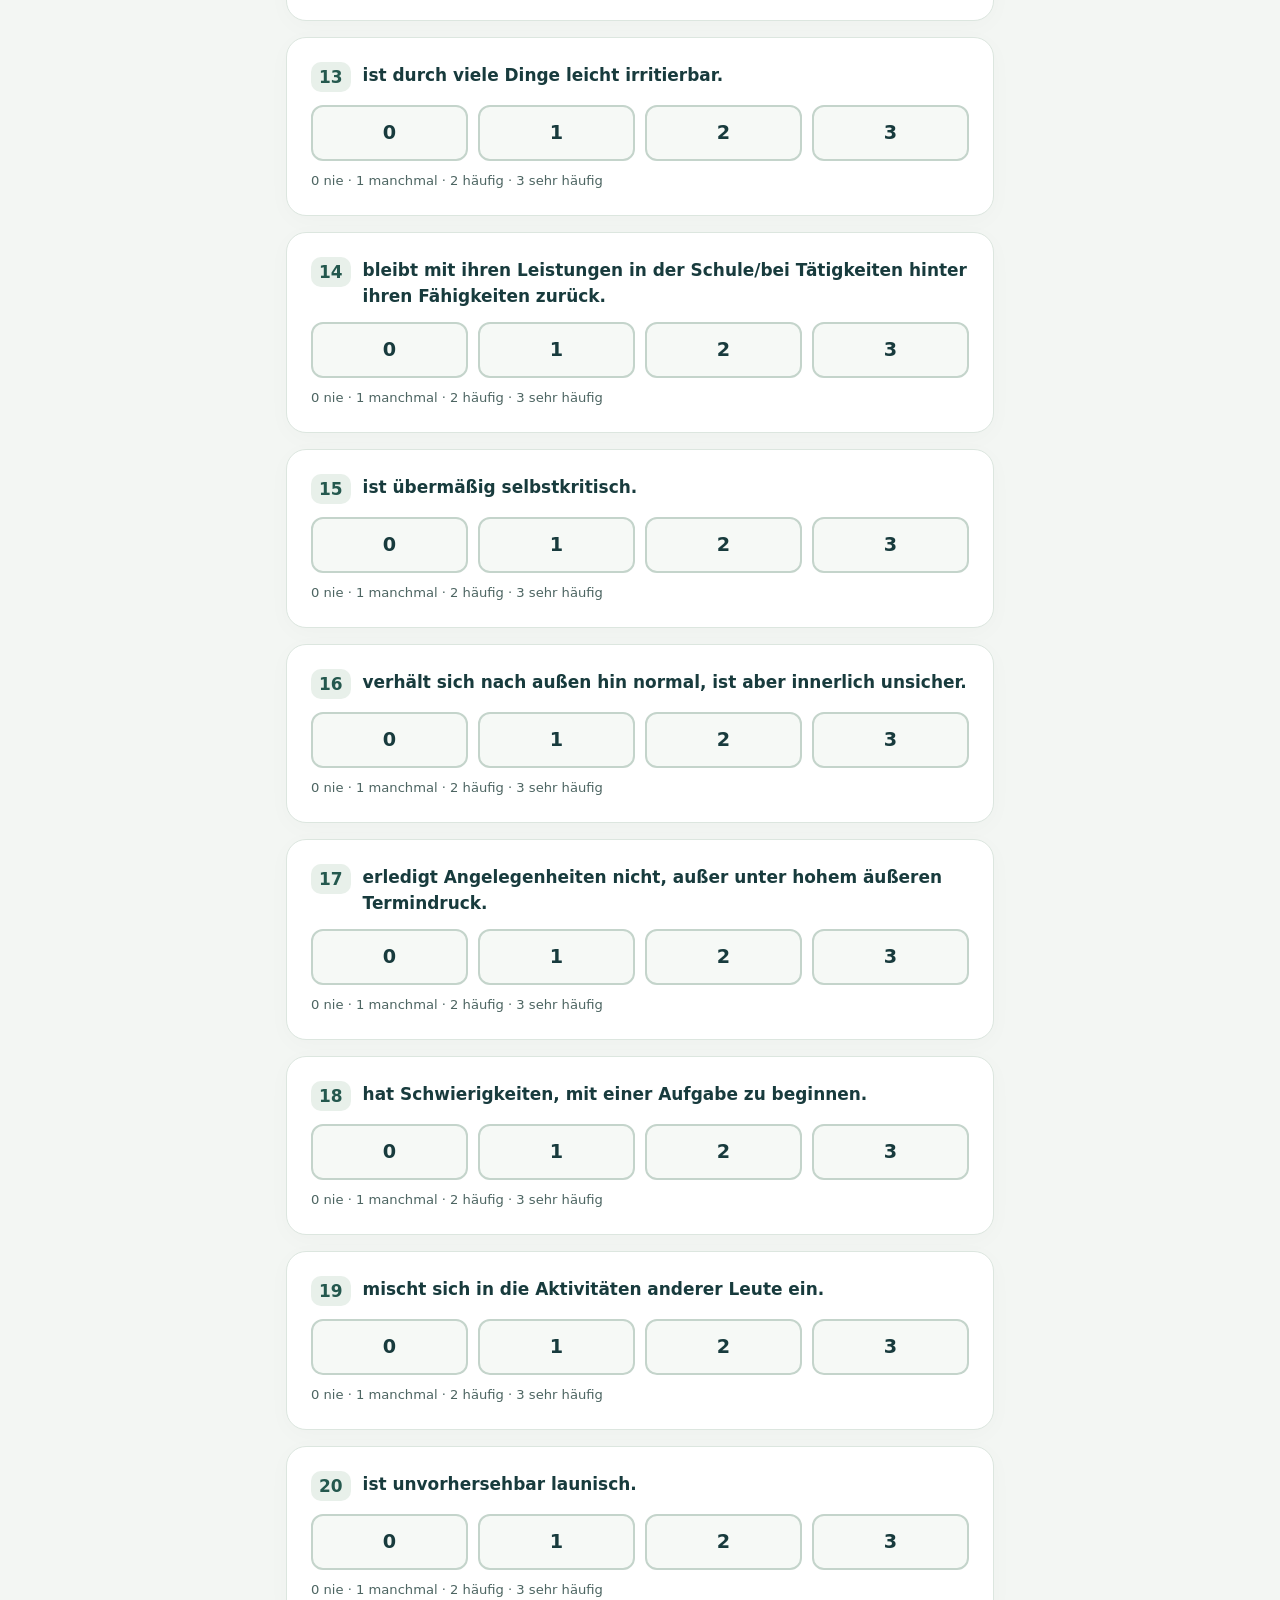
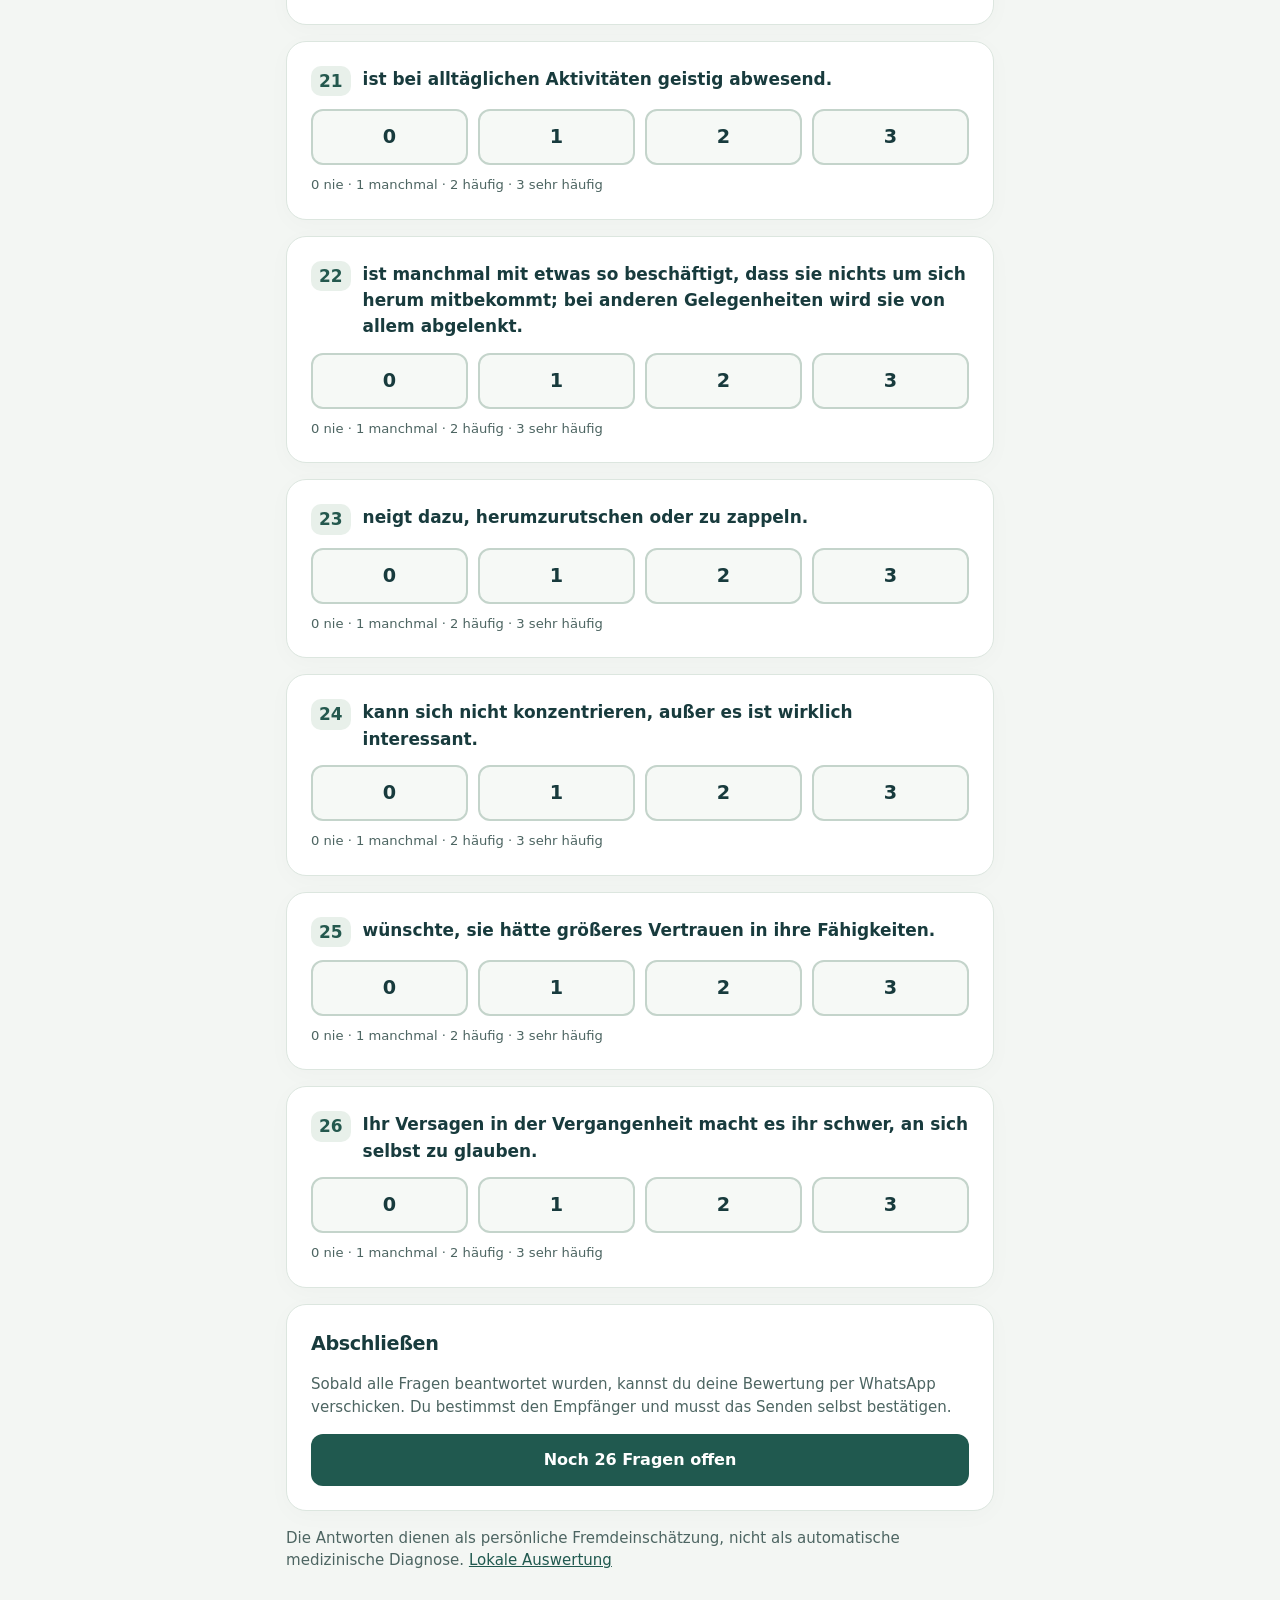
==== commit a4e39388: "Improve mobile questionnaire design and simplify WhatsApp results" ====
--- a/index.html
+++ b/index.html
@@ -1,23 +1,26 @@
-<!doctype html><html lang="de"><head><meta charset="utf-8"><meta name="viewport" content="width=device-width,initial-scale=1"><meta name="robots" content="noindex,nofollow,noarchive"><title>ADHS – Fremdeinschätzung</title><style>:root{font-family:system-ui,-apple-system,Arial,sans-serif;color:#16233b;background:#f2f5fa}*{box-sizing:border-box}body{margin:0}header{background:#182440;color:#fff;padding:26px 16px}header>div,main{max-width:780px;margin:auto}h1{font-size:clamp(1.65rem,5vw,2.25rem);margin:0}header p{color:#cdd8ec;margin:6px 0 0}main{padding:18px 14px 60px}.card{border:1px solid #d8e1ef;background:#fff;border-radius:14px;padding:17px;margin:0 0 13px;box-shadow:0 3px 12px #14284a09}h2{font-size:1.14rem;margin:0 0 8px}p{line-height:1.5}.small{font-size:.87rem;color:#53627b}.input-label{display:block;font-weight:650;margin:12px 0 4px}input[type=text],textarea{width:100%;border:1px solid #a7b8cd;padding:12px;border-radius:9px;font:inherit}textarea{min-height:200px;resize:vertical}.qtitle{font-weight:650;display:flex;gap:12px}.qnum{background:#eaf0ff;border-radius:7px;color:#3156c8;padding:2px 8px;height:max-content}.options{display:grid;grid-template-columns:repeat(4,minmax(0,1fr));gap:8px;margin-top:13px}.option{position:relative;cursor:pointer}.option input{position:absolute;opacity:0;width:1px;height:1px}.option span{display:flex;justify-content:center;align-items:center;min-height:47px;background:#f8faff;border:1px solid #aebfd6;border-radius:9px;font-weight:750}.option input:checked+span{border:2px solid #355cdb;background:#e5edff}.option input:focus-visible+span{outline:3px solid #94b2ff}.legend{display:grid;grid-template-columns:repeat(4,1fr);font-size:.78rem;color:#52647b;gap:6px;text-align:center}.legend strong{display:block;color:#1c2d4a;font-size:1rem}.progress{position:sticky;top:0;background:#f2f5faee;backdrop-filter:blur(7px);z-index:2;padding:12px 3px;font-weight:650}.bar{background:#d4deef;height:8px;overflow:hidden;border-radius:30px;margin-top:7px}.bar>div{height:100%;background:#355cdb;width:0}.actions{display:flex;gap:8px;flex-wrap:wrap}.btn{flex:1 1 165px;min-height:48px;border:0;border-radius:9px;padding:12px;font:700 1rem system-ui;cursor:pointer;color:#fff;background:#3159d4}.btn.secondary{background:#e7edfc;color:#1f3c8f}.btn:disabled{opacity:.5;cursor:not-allowed}.alert{background:#fff5e8;color:#6c4409;border-radius:9px;padding:11px}.ok{background:#edf9f2;border:1px solid #b5dfc5;padding:12px;border-radius:9px}a{color:#3159d4}table{border-collapse:collapse;min-width:1050px;background:#fff}th,td{border:1px solid #d7e0ee;padding:8px 9px;text-align:center}th:first-child,td:first-child{text-align:left}.scroll{overflow-x:auto}[hidden]{display:none!important}@media(max-width:490px){.card{padding:15px}.legend{font-size:.68rem}}</style></head><body><header><div><h1>Fremdeinschätzung</h1><p>26 Aussagen · 0 bis 3 · vertrauliche Rückmeldung</p></div></header><main>
-<section class="card"><h2>Über dich</h2><label class="input-label" for="name">Dein Name oder Kürzel *</label><input id="name" type="text" maxlength="80" placeholder="Name oder Kürzel" autocomplete="name"><label class="input-label" for="relation">Woher kennen wir uns? (freiwillig)</label><input id="relation" type="text" maxlength="90" placeholder="Zum Beispiel Freundschaft, Familie, Partnerschaft"><p class="small">Bitte beurteile anhand deiner eigenen Beobachtungen. Es gibt keine richtigen oder falschen Antworten. Deine Antworten werden auf dieser Seite weder hochgeladen noch automatisch gespeichert.</p></section>
+<!doctype html><html lang="de"><head><meta charset="utf-8"><meta name="viewport" content="width=device-width,initial-scale=1"><meta name="robots" content="noindex,nofollow,noarchive"><title>ADHS – Fremdeinschätzung</title><style>:root{font-family:system-ui,-apple-system,Arial,sans-serif;color:#16233b;background:#f2f5fa}*{box-sizing:border-box}body{margin:0}header{background:#182440;color:#fff;padding:26px 16px}header>div,main{max-width:780px;margin:auto}h1{font-size:clamp(1.65rem,5vw,2.25rem);margin:0}header p{color:#cdd8ec;margin:6px 0 0}main{padding:18px 14px 60px}.card{border:1px solid #d8e1ef;background:#fff;border-radius:14px;padding:17px;margin:0 0 13px;box-shadow:0 3px 12px #14284a09}h2{font-size:1.14rem;margin:0 0 8px}p{line-height:1.5}.small{font-size:.87rem;color:#53627b}.input-label{display:block;font-weight:650;margin:12px 0 4px}input[type=text],textarea{width:100%;border:1px solid #a7b8cd;padding:12px;border-radius:9px;font:inherit}textarea{min-height:200px;resize:vertical}.qtitle{font-weight:650;display:flex;gap:12px}.qnum{background:#eaf0ff;border-radius:7px;color:#3156c8;padding:2px 8px;height:max-content}.options{display:grid;grid-template-columns:repeat(4,minmax(0,1fr));gap:8px;margin-top:13px}.option{position:relative;cursor:pointer}.option input{position:absolute;opacity:0;width:1px;height:1px}.option span{display:flex;justify-content:center;align-items:center;min-height:47px;background:#f8faff;border:1px solid #aebfd6;border-radius:9px;font-weight:750}.option input:checked+span{border:2px solid #355cdb;background:#e5edff}.option input:focus-visible+span{outline:3px solid #94b2ff}.legend{display:grid;grid-template-columns:repeat(4,1fr);font-size:.78rem;color:#52647b;gap:6px;text-align:center}.legend strong{display:block;color:#1c2d4a;font-size:1rem}.progress{position:sticky;top:0;background:#f2f5faee;backdrop-filter:blur(7px);z-index:2;padding:12px 3px;font-weight:650}.bar{background:#d4deef;height:8px;overflow:hidden;border-radius:30px;margin-top:7px}.bar>div{height:100%;background:#355cdb;width:0}.actions{display:flex;gap:8px;flex-wrap:wrap}.btn{flex:1 1 165px;min-height:48px;border:0;border-radius:9px;padding:12px;font:700 1rem system-ui;cursor:pointer;color:#fff;background:#3159d4}.btn.secondary{background:#e7edfc;color:#1f3c8f}.btn:disabled{opacity:.5;cursor:not-allowed}.alert{background:#fff5e8;color:#6c4409;border-radius:9px;padding:11px}.ok{background:#edf9f2;border:1px solid #b5dfc5;padding:12px;border-radius:9px}a{color:#3159d4}table{border-collapse:collapse;min-width:1050px;background:#fff}th,td{border:1px solid #d7e0ee;padding:8px 9px;text-align:center}th:first-child,td:first-child{text-align:left}.scroll{overflow-x:auto}[hidden]{display:none!important}@media(max-width:490px){.card{padding:15px}.legend{font-size:.68rem}}
+:root{color:#183b3d;background:#f3f6f3;font-family:system-ui,-apple-system,BlinkMacSystemFont,"Segoe UI",sans-serif}
+body{font-size:16px;line-height:1.55}header{background:linear-gradient(125deg,#123b3e,#23615b);padding:40px 22px 36px;border-bottom:4px solid #c6dcac}header p{color:#e1eeea;margin-top:12px}header>div,main{max-width:740px}h1{letter-spacing:-.04em;font-weight:750}main{padding:24px 16px 60px}.card{padding:24px;border:1px solid #dce6df;border-radius:20px;margin-bottom:16px;box-shadow:0 5px 24px #163c3406}h2{letter-spacing:-.02em;font-size:1.2rem}.small{color:#4d6562;font-size:.94rem}input[type=text],textarea{font-size:16px;border-color:#8ba39e;border-radius:12px;padding:14px}.qtitle{font-size:1.06rem;line-height:1.55;align-items:flex-start}.qnum{background:#e8f0ea;color:#24584e;min-width:34px;text-align:center;flex-shrink:0;border-radius:10px}.options{gap:10px}.option span{min-height:56px;border:2px solid #c4d4cb;background:#f6f9f6;border-radius:12px;font-size:1.2rem}.option input:checked+span{background:#20594f;color:white;border:2px solid #20594f;box-shadow:0 3px 8px #20594f25}.option input:focus-visible+span,:focus-visible{outline:3px solid #a16a10;outline-offset:3px}.legend{grid-template-columns:repeat(2,minmax(0,1fr));text-align:left;font-size:.94rem;gap:12px}.legend>div{background:#f2f6f2;border-radius:12px;padding:10px}.legend strong{color:#20594f}.progress{background:#f3f6f3f5;padding:12px 4px;top:0}.bar{background:#d9e5db}.bar>div{background:#2c695b;transition:width .2s}.btn{background:#20594f;border-radius:12px;min-height:52px}.btn.secondary{background:#e7efea;color:#245347}.btn:disabled{opacity:.65}.actions{gap:10px}a{color:#20594f}.card,input{scroll-margin-top:100px}.scroll{border-radius:12px}th{background:#e7efea}th,td{border-color:#dce6df}#complete{width:100%}#whatsapp{flex-basis:100%}.scale-note{font-size:.82rem;color:#4d6562;margin:10px 0 0}.preview{width:100%;min-height:220px;font:16px/1.5 system-ui}.eyebrow{text-transform:uppercase;letter-spacing:.15em;font-size:.72rem;font-weight:700;color:#c6dcac;margin:0 0 12px}@media(max-width:490px){.card{padding:18px}.legend{font-size:.9rem}header{padding:28px 18px}.options{gap:8px}}@media(prefers-reduced-motion:reduce){*{scroll-behavior:auto!important;transition:none!important}}
+</style></head><body><header><div><div class="eyebrow">Persönliche Rückmeldung</div><h1>Fremdeinschätzung</h1><p>26 Aussagen · 0 bis 3 · vertrauliche Rückmeldung</p></div></header><main>
+<section class="card"><h2>Über dich</h2><label class="input-label" for="name">Dein Name oder Kürzel *</label><input id="name" type="text" maxlength="80" placeholder="Name oder Kürzel" autocomplete="name"><p class="small">Bitte beurteile anhand deiner eigenen Beobachtungen. Es gibt keine richtigen oder falschen Antworten. Deine Antworten werden auf dieser Seite weder hochgeladen noch automatisch gespeichert.</p></section>
 <section class="card"><h2>So bewertest du</h2><div class="legend"><div><strong>0</strong>überhaupt nicht/nie</div><div><strong>1</strong>ein wenig/manchmal</div><div><strong>2</strong>stark/häufig</div><div><strong>3</strong>sehr stark/sehr häufig</div></div></section>
-<div class="progress"><div id="progress">0 von 26 beantwortet</div><div class="bar"><div id="fill"></div></div></div>
+<div class="progress"><div id="progress" role="status">0 von 26 beantwortet</div><div class="bar"><div id="fill"></div></div></div>
 <form id="form" novalidate><div id="questions"></div><section class="card"><h2>Abschließen</h2><p class="small">Sobald alle Fragen beantwortet wurden, kannst du deine Bewertung per WhatsApp verschicken. Du bestimmst den Empfänger und musst das Senden selbst bestätigen.</p><button class="btn" type="submit" id="complete" disabled>Alle 26 Fragen beantworten</button><p class="alert" id="error" role="status" hidden></p></section></form>
-<section class="card" id="result" hidden><h2>Fertig – Ergebnis senden</h2><p class="ok">Alle 26 Antworten sind vorhanden. Es wurde noch nichts versendet.</p><div class="actions"><button class="btn" id="whatsapp" type="button">Per WhatsApp senden</button><button class="btn secondary" id="share" type="button">Anders teilen</button><button class="btn secondary" id="copy" type="button">Text kopieren</button><button class="btn secondary" id="download" type="button">Datei speichern</button></div><p class="small">Bei WhatsApp wählst du die Person aus, an die du deine Antworten senden möchtest, und tippst dort auf „Senden“. Auf GitHub werden deine Angaben nicht gespeichert.</p></section>
+<section class="card" id="result" hidden><h2>Fertig – Ergebnis senden</h2><p class="ok" role="status">Alle 26 Antworten sind vorhanden. Es wurde noch nichts versendet.</p><details><summary>Antworttext ansehen</summary><textarea class="preview" id="preview" readonly aria-label="Antworttext"></textarea></details><div class="actions"><button class="btn" id="whatsapp" type="button">Per WhatsApp senden</button><button class="btn secondary" id="share" type="button">Anders teilen</button><button class="btn secondary" id="copy" type="button">Text kopieren</button><button class="btn secondary" id="download" type="button">Datei speichern</button></div><p class="small">Bei WhatsApp wählst du die Person aus, an die du deine Antworten senden möchtest, und tippst dort auf „Senden“. Auf GitHub werden deine Angaben nicht gespeichert.</p></section>
 <p class="small">Die Antworten dienen als persönliche Fremdeinschätzung, nicht als automatische medizinische Diagnose. <a href="auswertung.html">Lokale Auswertung</a></p>
 </main><script>
 "use strict";
 const questions=["unterbricht andere beim Sprechen.","ist immer auf Achse, wie von einem Motor getrieben.","ist schlecht organisiert.","kann nur schwer für sehr lange Zeit an einem Platz bleiben.","hat Schwierigkeiten, mehrere Dinge gleichzeitig im Blick zu behalten.","ist schnell gelangweilt.","ist leicht aufbrausend/hat ein hitziges Temperament.","hat noch immer Wutanfälle.","vermeidet neue Herausforderungen mangels Vertrauen in ihre Fähigkeiten.","sucht sich schnelle, aufregende Aktivitäten.","fühlt sich innerlich unruhig, selbst wenn sie still sitzt.","ist beim Versuch, sich zu konzentrieren, leicht abgelenkt durch Dinge, die sie sieht oder hört.","ist durch viele Dinge leicht irritierbar.","bleibt mit ihren Leistungen in der Schule/bei Tätigkeiten hinter ihren Fähigkeiten zurück.","ist übermäßig selbstkritisch.","verhält sich nach außen hin normal, ist aber innerlich unsicher.","erledigt Angelegenheiten nicht, außer unter hohem äußeren Termindruck.","hat Schwierigkeiten, mit einer Aufgabe zu beginnen.","mischt sich in die Aktivitäten anderer Leute ein.","ist unvorhersehbar launisch.","ist bei alltäglichen Aktivitäten geistig abwesend.","ist manchmal mit etwas so beschäftigt, dass sie nichts um sich herum mitbekommt; bei anderen Gelegenheiten wird sie von allem abgelenkt.","neigt dazu, herumzurutschen oder zu zappeln.","kann sich nicht konzentrieren, außer es ist wirklich interessant.","wünschte, sie hätte größeres Vertrauen in ihre Fähigkeiten.","Ihr Versagen in der Vergangenheit macht es ihr schwer, an sich selbst zu glauben."];let current=null;
 const root=document.getElementById('questions');
-questions.forEach((q,i)=>{let section=document.createElement('section');section.className='card';section.id='q'+i;let head=document.createElement('div');head.className='qtitle';let number=document.createElement('span');number.className='qnum';number.textContent=i+1;let title=document.createElement('span');title.textContent=q;head.append(number,title);let opts=document.createElement('div');opts.className='options';opts.setAttribute('role','group');opts.setAttribute('aria-label','Bewertung für Aussage '+(i+1));['0','1','2','3'].forEach(v=>{let lbl=document.createElement('label');lbl.className='option';let input=document.createElement('input');input.type='radio';input.name='q'+i;input.value=v;input.setAttribute('aria-label','Bewertung '+v);input.addEventListener('change',update);let span=document.createElement('span');span.textContent=v;lbl.append(input,span);opts.append(lbl)});section.append(head,opts);root.append(section)});
+questions.forEach((q,i)=>{let section=document.createElement('section');section.className='card';section.id='q'+i;let head=document.createElement('div');head.className='qtitle';let number=document.createElement('span');number.className='qnum';number.textContent=i+1;let title=document.createElement('span');title.textContent=q;title.id='title'+i;head.append(number,title);let opts=document.createElement('div');opts.className='options';opts.setAttribute('role','group');opts.setAttribute('aria-labelledby','title'+i);['0','1','2','3'].forEach(v=>{let lbl=document.createElement('label');lbl.className='option';let input=document.createElement('input');input.type='radio';input.name='q'+i;input.value=v;input.setAttribute('aria-label',v+' – '+['überhaupt nicht/nie','ein wenig/manchmal','stark/häufig','sehr stark/sehr häufig'][Number(v)]);input.addEventListener('change',update);let span=document.createElement('span');span.textContent=v;lbl.append(input,span);opts.append(lbl)});let note=document.createElement('p');note.className='scale-note';note.textContent='0 nie · 1 manchmal · 2 häufig · 3 sehr häufig';section.append(head,opts,note);root.append(section)});
 function answers(){return questions.map((_,i)=>{const el=document.querySelector('input[name="q'+i+'"]:checked');return el?Number(el.value):null})}
-function update(){const n=answers().filter(v=>v!==null).length;document.getElementById('progress').textContent=n+' von 26 beantwortet';document.getElementById('fill').style.width=(n/26*100)+'%';const nm=document.getElementById('name').value.trim();document.getElementById('complete').disabled=n!==26;document.getElementById('complete').textContent=n===26?'Ergebnis vorbereiten':'Noch '+(26-n)+' Fragen offen';document.getElementById('result').hidden=true;current=null}
-document.getElementById('name').addEventListener('input',update);document.getElementById('relation').addEventListener('input',update);
-function message(){let parts=['FREMDEINSCHÄTZUNG – 26 FRAGEN','Name: '+current.name,'Beziehung: '+(current.relation||'nicht angegeben'),'Datum: '+new Date(current.timestamp).toLocaleDateString('de-DE'),'','Bewertungen (0 = nie, 1 = manchmal, 2 = häufig, 3 = sehr häufig):'];questions.forEach((q,i)=>parts.push((i+1)+': '+current.answers[i]+' – '+q));parts.push('','Rohsumme: '+current.answers.reduce((a,b)=>a+b,0)+'/78 (keine medizinische Auswertung)');return parts.join('\n')}
-document.getElementById('form').addEventListener('submit',e=>{e.preventDefault();const name=document.getElementById('name').value.trim();const vals=answers();const error=document.getElementById('error');if(!name){error.hidden=false;error.textContent='Bitte deinen Namen oder ein Kürzel eingeben.';document.getElementById('name').focus();return}const first=vals.indexOf(null);if(first>=0){error.hidden=false;error.textContent='Bitte alle Fragen beantworten.';document.getElementById('q'+first).scrollIntoView({behavior:'smooth'});return}error.hidden=true;current={format:'fremdeinschaetzung-v1',name,relation:document.getElementById('relation').value.trim(),timestamp:new Date().toISOString(),answers:vals};document.getElementById('result').hidden=false;document.getElementById('result').scrollIntoView({behavior:'smooth'})});
+function update(){const n=answers().filter(v=>v!==null).length;document.getElementById('progress').textContent=n+' von 26 beantwortet';document.getElementById('fill').style.width=(n/26*100)+'%';const nm=document.getElementById('name').value.trim();document.getElementById('complete').disabled=false;document.getElementById('complete').textContent=n===26?'Ergebnis vorbereiten':'Noch '+(26-n)+' Fragen offen';document.getElementById('result').hidden=true;current=null}
+document.getElementById('name').addEventListener('input',update);
+function message(){let parts=['FREMDEINSCHÄTZUNG – 26 FRAGEN','Name: '+current.name,'Datum: '+new Date(current.timestamp).toLocaleDateString('de-DE'),'','Bewertungen (0 = nie, 1 = manchmal, 2 = häufig, 3 = sehr häufig):'];questions.forEach((q,i)=>parts.push((i+1)+': '+current.answers[i]));parts.push('','Rohsumme: '+current.answers.reduce((a,b)=>a+b,0)+'/78 (keine medizinische Auswertung)');return parts.join('\n')}
+document.getElementById('form').addEventListener('submit',e=>{e.preventDefault();const name=document.getElementById('name').value.trim();const vals=answers();const error=document.getElementById('error');if(!name){error.hidden=false;error.textContent='Bitte deinen Namen oder ein Kürzel eingeben.';document.getElementById('name').focus();return}const first=vals.indexOf(null);if(first>=0){error.hidden=false;error.textContent='Bitte alle Fragen beantworten.';document.querySelector('input[name="q'+first+'"]').focus();return}error.hidden=true;current={format:'fremdeinschaetzung-v1',name,timestamp:new Date().toISOString(),answers:vals};document.getElementById('preview').value=message();document.getElementById('result').hidden=false;document.getElementById('result').scrollIntoView({behavior:'smooth'})});
 document.getElementById('whatsapp').onclick=()=>{if(!current)return;window.location.href='https://wa.me/?text='+encodeURIComponent(message())};
 document.getElementById('share').onclick=async()=>{if(!current)return;try{if(navigator.share)await navigator.share({title:'Fremdeinschätzung',text:message()});else window.location.href='https://wa.me/?text='+encodeURIComponent(message())}catch(e){if(e.name!=='AbortError')alert('Teilen nicht verfügbar. Bitte Text kopieren.')}};
-document.getElementById('copy').onclick=async()=>{if(!current)return;try{await navigator.clipboard.writeText(message());alert('Kopiert. Bitte privat an den Empfänger senden.')}catch(e){alert('Kopieren fehlgeschlagen. Bitte Datei speichern.')}};
+document.getElementById('copy').onclick=async()=>{if(!current)return;try{await navigator.clipboard.writeText(message());alert('Kopiert. Bitte privat an den Empfänger senden.')}catch(e){document.getElementById('preview').parentElement.open=true;document.getElementById('preview').focus();document.getElementById('preview').select();alert('Bitte den markierten Antworttext über das Auswahlmenü kopieren.')}};
 document.getElementById('download').onclick=()=>{if(!current)return;let blob=new Blob([JSON.stringify(current,null,2)],{type:'application/json'});let url=URL.createObjectURL(blob);let a=document.createElement('a');a.href=url;a.download='fremdeinschaetzung-'+current.name.replace(/[^a-z0-9äöüß-]/gi,'-').slice(0,30)+'.json';a.click();setTimeout(()=>URL.revokeObjectURL(url),1000)};
 update();
 </script></body></html>
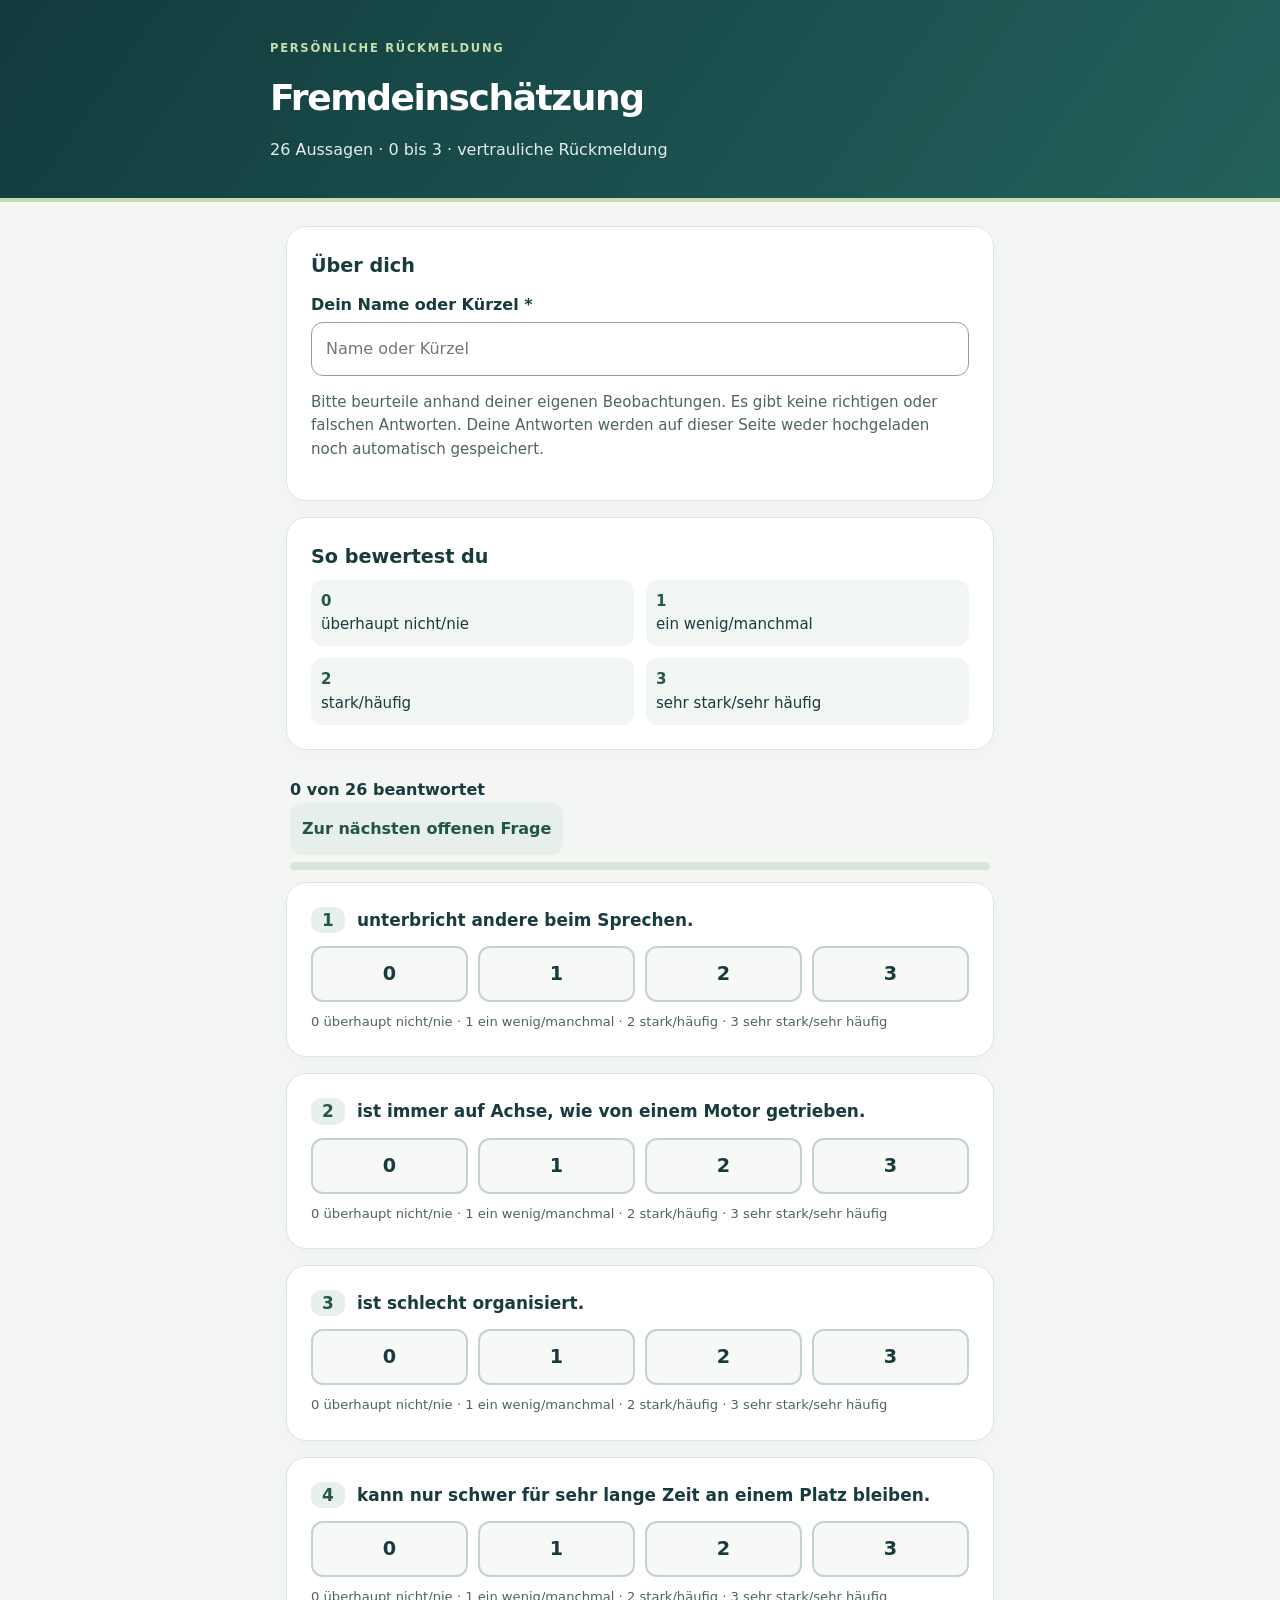
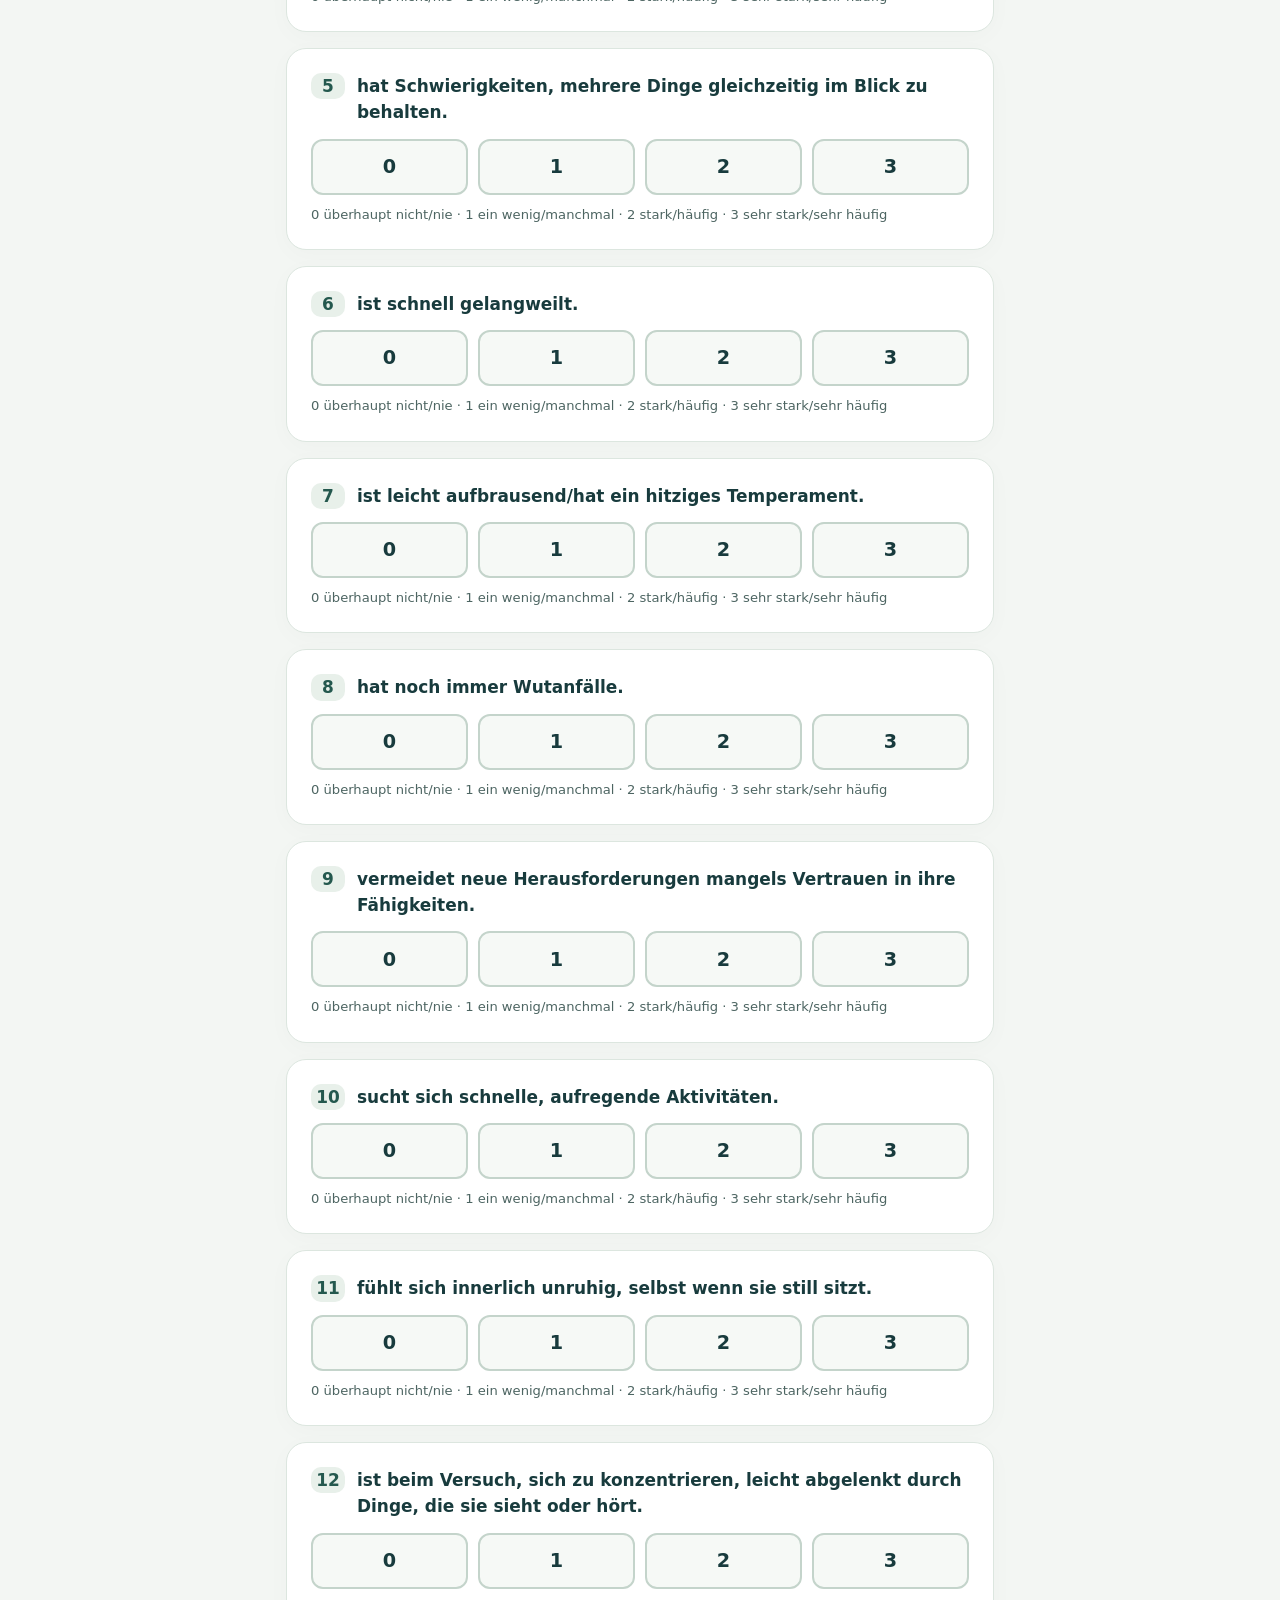
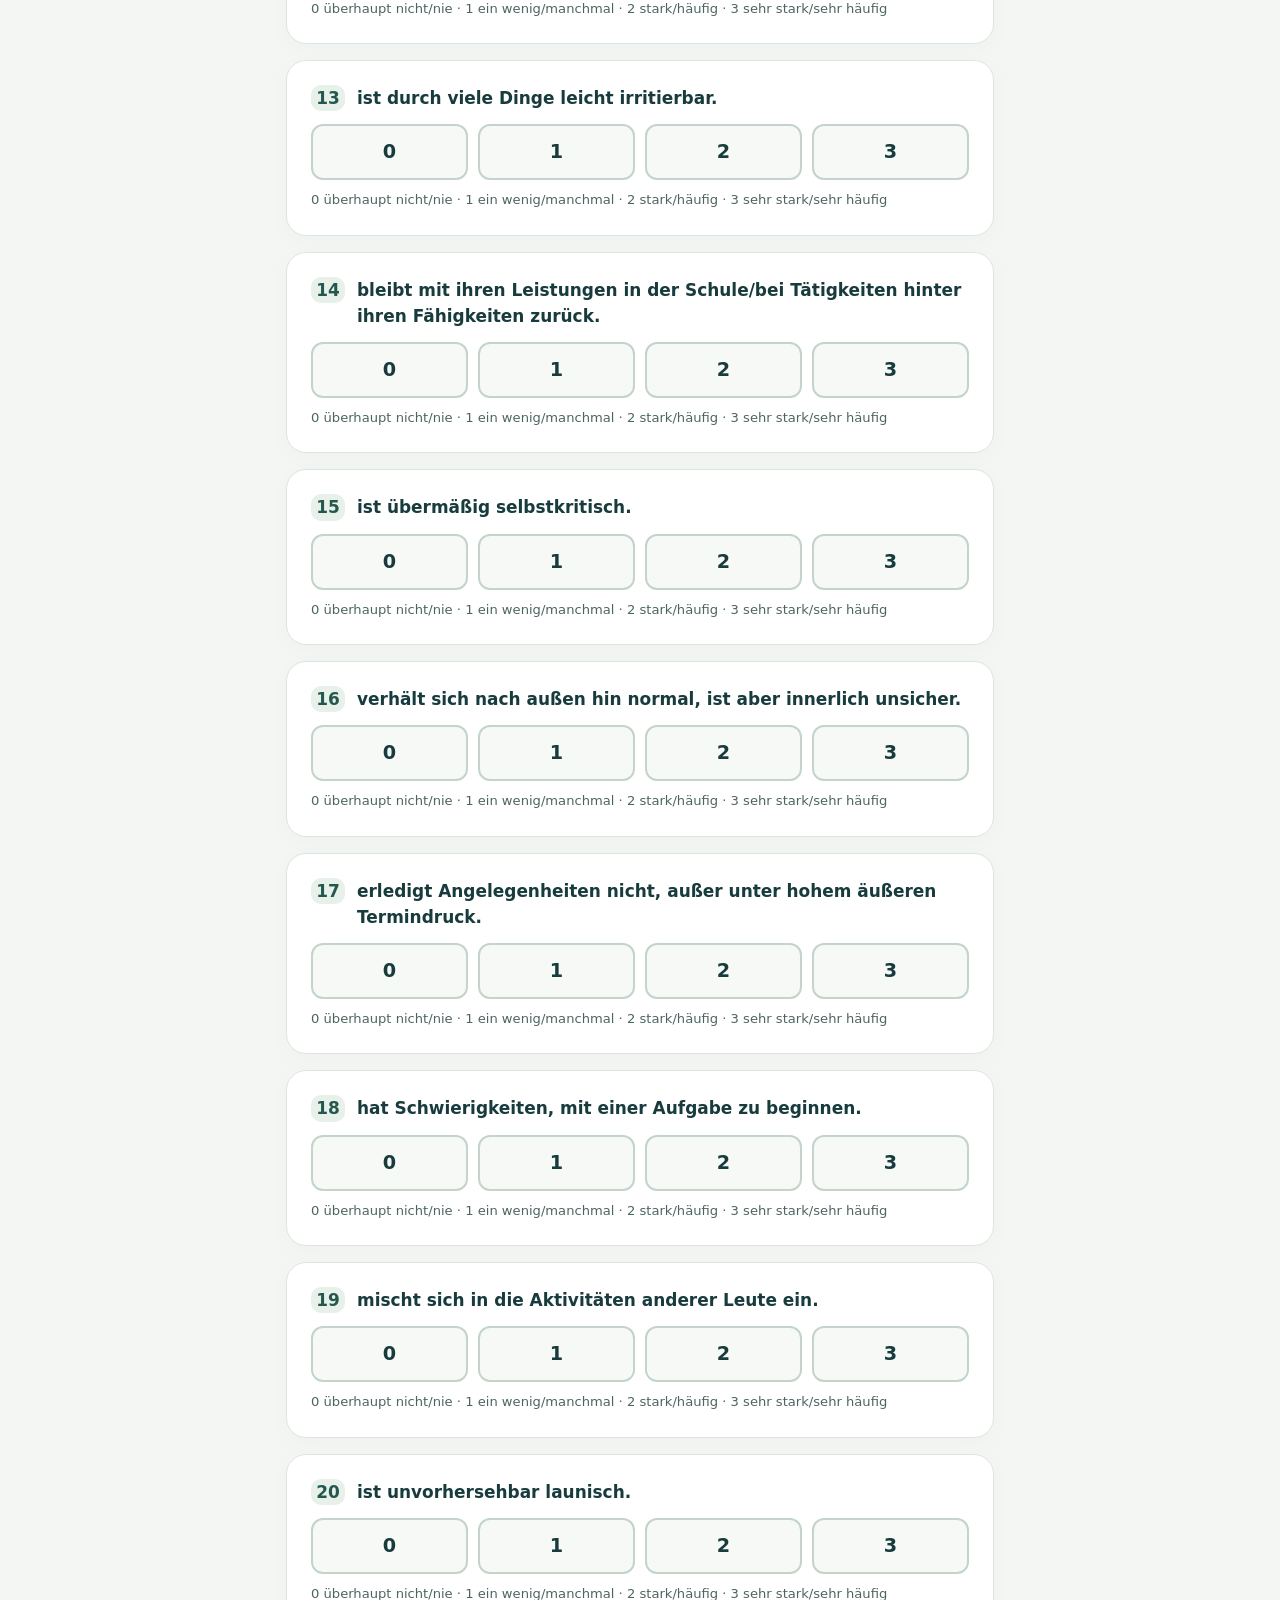
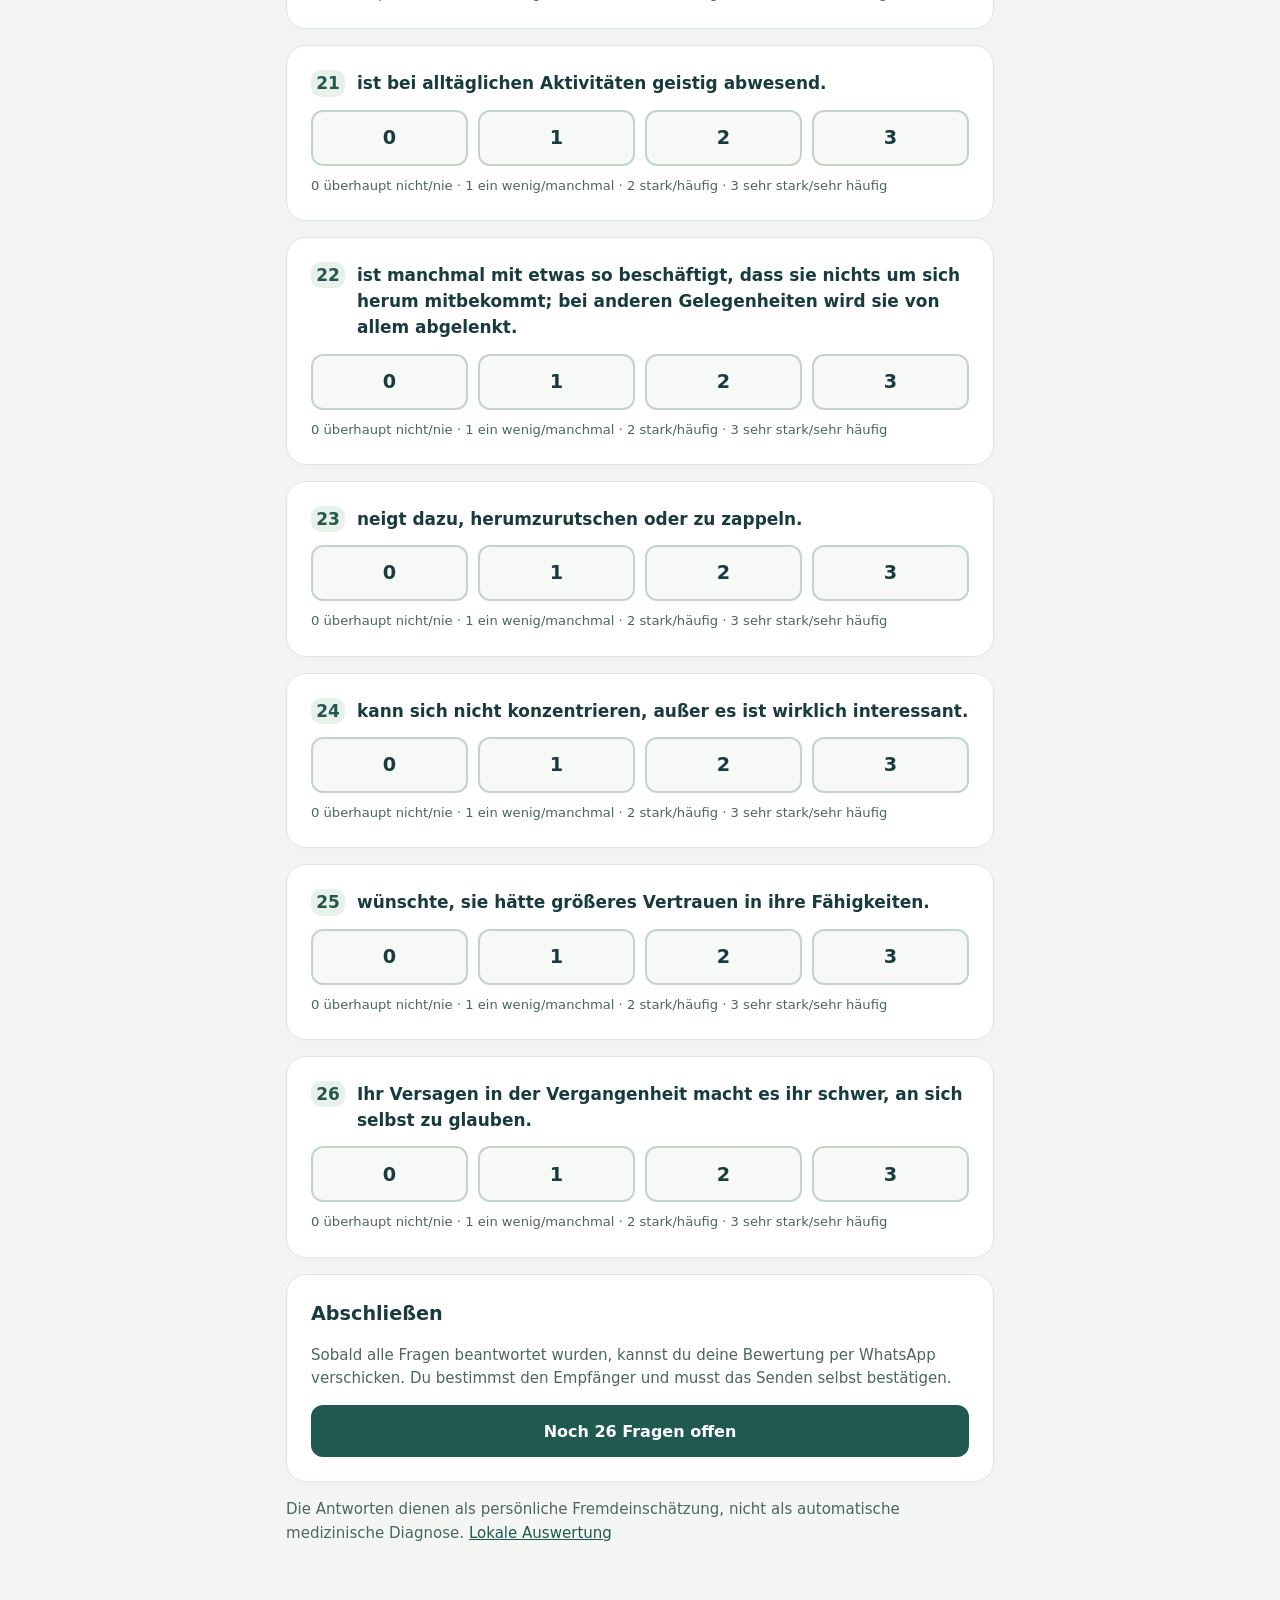
==== commit 730dc1fd: "Improve mobile evaluation, strict imports and optional local backups" ====
--- a/index.html
+++ b/index.html
@@ -1,10 +1,7 @@
-<!doctype html><html lang="de"><head><meta charset="utf-8"><meta name="viewport" content="width=device-width,initial-scale=1"><meta name="robots" content="noindex,nofollow,noarchive"><title>ADHS – Fremdeinschätzung</title><style>:root{font-family:system-ui,-apple-system,Arial,sans-serif;color:#16233b;background:#f2f5fa}*{box-sizing:border-box}body{margin:0}header{background:#182440;color:#fff;padding:26px 16px}header>div,main{max-width:780px;margin:auto}h1{font-size:clamp(1.65rem,5vw,2.25rem);margin:0}header p{color:#cdd8ec;margin:6px 0 0}main{padding:18px 14px 60px}.card{border:1px solid #d8e1ef;background:#fff;border-radius:14px;padding:17px;margin:0 0 13px;box-shadow:0 3px 12px #14284a09}h2{font-size:1.14rem;margin:0 0 8px}p{line-height:1.5}.small{font-size:.87rem;color:#53627b}.input-label{display:block;font-weight:650;margin:12px 0 4px}input[type=text],textarea{width:100%;border:1px solid #a7b8cd;padding:12px;border-radius:9px;font:inherit}textarea{min-height:200px;resize:vertical}.qtitle{font-weight:650;display:flex;gap:12px}.qnum{background:#eaf0ff;border-radius:7px;color:#3156c8;padding:2px 8px;height:max-content}.options{display:grid;grid-template-columns:repeat(4,minmax(0,1fr));gap:8px;margin-top:13px}.option{position:relative;cursor:pointer}.option input{position:absolute;opacity:0;width:1px;height:1px}.option span{display:flex;justify-content:center;align-items:center;min-height:47px;background:#f8faff;border:1px solid #aebfd6;border-radius:9px;font-weight:750}.option input:checked+span{border:2px solid #355cdb;background:#e5edff}.option input:focus-visible+span{outline:3px solid #94b2ff}.legend{display:grid;grid-template-columns:repeat(4,1fr);font-size:.78rem;color:#52647b;gap:6px;text-align:center}.legend strong{display:block;color:#1c2d4a;font-size:1rem}.progress{position:sticky;top:0;background:#f2f5faee;backdrop-filter:blur(7px);z-index:2;padding:12px 3px;font-weight:650}.bar{background:#d4deef;height:8px;overflow:hidden;border-radius:30px;margin-top:7px}.bar>div{height:100%;background:#355cdb;width:0}.actions{display:flex;gap:8px;flex-wrap:wrap}.btn{flex:1 1 165px;min-height:48px;border:0;border-radius:9px;padding:12px;font:700 1rem system-ui;cursor:pointer;color:#fff;background:#3159d4}.btn.secondary{background:#e7edfc;color:#1f3c8f}.btn:disabled{opacity:.5;cursor:not-allowed}.alert{background:#fff5e8;color:#6c4409;border-radius:9px;padding:11px}.ok{background:#edf9f2;border:1px solid #b5dfc5;padding:12px;border-radius:9px}a{color:#3159d4}table{border-collapse:collapse;min-width:1050px;background:#fff}th,td{border:1px solid #d7e0ee;padding:8px 9px;text-align:center}th:first-child,td:first-child{text-align:left}.scroll{overflow-x:auto}[hidden]{display:none!important}@media(max-width:490px){.card{padding:15px}.legend{font-size:.68rem}}
-:root{color:#183b3d;background:#f3f6f3;font-family:system-ui,-apple-system,BlinkMacSystemFont,"Segoe UI",sans-serif}
-body{font-size:16px;line-height:1.55}header{background:linear-gradient(125deg,#123b3e,#23615b);padding:40px 22px 36px;border-bottom:4px solid #c6dcac}header p{color:#e1eeea;margin-top:12px}header>div,main{max-width:740px}h1{letter-spacing:-.04em;font-weight:750}main{padding:24px 16px 60px}.card{padding:24px;border:1px solid #dce6df;border-radius:20px;margin-bottom:16px;box-shadow:0 5px 24px #163c3406}h2{letter-spacing:-.02em;font-size:1.2rem}.small{color:#4d6562;font-size:.94rem}input[type=text],textarea{font-size:16px;border-color:#8ba39e;border-radius:12px;padding:14px}.qtitle{font-size:1.06rem;line-height:1.55;align-items:flex-start}.qnum{background:#e8f0ea;color:#24584e;min-width:34px;text-align:center;flex-shrink:0;border-radius:10px}.options{gap:10px}.option span{min-height:56px;border:2px solid #c4d4cb;background:#f6f9f6;border-radius:12px;font-size:1.2rem}.option input:checked+span{background:#20594f;color:white;border:2px solid #20594f;box-shadow:0 3px 8px #20594f25}.option input:focus-visible+span,:focus-visible{outline:3px solid #a16a10;outline-offset:3px}.legend{grid-template-columns:repeat(2,minmax(0,1fr));text-align:left;font-size:.94rem;gap:12px}.legend>div{background:#f2f6f2;border-radius:12px;padding:10px}.legend strong{color:#20594f}.progress{background:#f3f6f3f5;padding:12px 4px;top:0}.bar{background:#d9e5db}.bar>div{background:#2c695b;transition:width .2s}.btn{background:#20594f;border-radius:12px;min-height:52px}.btn.secondary{background:#e7efea;color:#245347}.btn:disabled{opacity:.65}.actions{gap:10px}a{color:#20594f}.card,input{scroll-margin-top:100px}.scroll{border-radius:12px}th{background:#e7efea}th,td{border-color:#dce6df}#complete{width:100%}#whatsapp{flex-basis:100%}.scale-note{font-size:.82rem;color:#4d6562;margin:10px 0 0}.preview{width:100%;min-height:220px;font:16px/1.5 system-ui}.eyebrow{text-transform:uppercase;letter-spacing:.15em;font-size:.72rem;font-weight:700;color:#c6dcac;margin:0 0 12px}@media(max-width:490px){.card{padding:18px}.legend{font-size:.9rem}header{padding:28px 18px}.options{gap:8px}}@media(prefers-reduced-motion:reduce){*{scroll-behavior:auto!important;transition:none!important}}
-</style></head><body><header><div><div class="eyebrow">Persönliche Rückmeldung</div><h1>Fremdeinschätzung</h1><p>26 Aussagen · 0 bis 3 · vertrauliche Rückmeldung</p></div></header><main>
+<!doctype html><html lang="de"><head><meta charset="utf-8"><meta name="viewport" content="width=device-width,initial-scale=1"><meta name="robots" content="noindex,nofollow,noarchive"><title>ADHS – Fremdeinschätzung</title><link rel="stylesheet" href="style.css"></head><body><header><div><div class="eyebrow">Persönliche Rückmeldung</div><h1>Fremdeinschätzung</h1><p>26 Aussagen · 0 bis 3 · vertrauliche Rückmeldung</p></div></header><main>
 <section class="card"><h2>Über dich</h2><label class="input-label" for="name">Dein Name oder Kürzel *</label><input id="name" type="text" maxlength="80" placeholder="Name oder Kürzel" autocomplete="name"><p class="small">Bitte beurteile anhand deiner eigenen Beobachtungen. Es gibt keine richtigen oder falschen Antworten. Deine Antworten werden auf dieser Seite weder hochgeladen noch automatisch gespeichert.</p></section>
 <section class="card"><h2>So bewertest du</h2><div class="legend"><div><strong>0</strong>überhaupt nicht/nie</div><div><strong>1</strong>ein wenig/manchmal</div><div><strong>2</strong>stark/häufig</div><div><strong>3</strong>sehr stark/sehr häufig</div></div></section>
-<div class="progress"><div id="progress" role="status">0 von 26 beantwortet</div><div class="bar"><div id="fill"></div></div></div>
+<div class="progress"><div id="progress" role="status">0 von 26 beantwortet</div><button type="button" class="btn secondary" id="next">Zur nächsten offenen Frage</button><div class="bar"><div id="fill"></div></div></div>
 <form id="form" novalidate><div id="questions"></div><section class="card"><h2>Abschließen</h2><p class="small">Sobald alle Fragen beantwortet wurden, kannst du deine Bewertung per WhatsApp verschicken. Du bestimmst den Empfänger und musst das Senden selbst bestätigen.</p><button class="btn" type="submit" id="complete" disabled>Alle 26 Fragen beantworten</button><p class="alert" id="error" role="status" hidden></p></section></form>
 <section class="card" id="result" hidden><h2>Fertig – Ergebnis senden</h2><p class="ok" role="status">Alle 26 Antworten sind vorhanden. Es wurde noch nichts versendet.</p><details><summary>Antworttext ansehen</summary><textarea class="preview" id="preview" readonly aria-label="Antworttext"></textarea></details><div class="actions"><button class="btn" id="whatsapp" type="button">Per WhatsApp senden</button><button class="btn secondary" id="share" type="button">Anders teilen</button><button class="btn secondary" id="copy" type="button">Text kopieren</button><button class="btn secondary" id="download" type="button">Datei speichern</button></div><p class="small">Bei WhatsApp wählst du die Person aus, an die du deine Antworten senden möchtest, und tippst dort auf „Senden“. Auf GitHub werden deine Angaben nicht gespeichert.</p></section>
 <p class="small">Die Antworten dienen als persönliche Fremdeinschätzung, nicht als automatische medizinische Diagnose. <a href="auswertung.html">Lokale Auswertung</a></p>
@@ -12,11 +9,12 @@
 "use strict";
 const questions=["unterbricht andere beim Sprechen.","ist immer auf Achse, wie von einem Motor getrieben.","ist schlecht organisiert.","kann nur schwer für sehr lange Zeit an einem Platz bleiben.","hat Schwierigkeiten, mehrere Dinge gleichzeitig im Blick zu behalten.","ist schnell gelangweilt.","ist leicht aufbrausend/hat ein hitziges Temperament.","hat noch immer Wutanfälle.","vermeidet neue Herausforderungen mangels Vertrauen in ihre Fähigkeiten.","sucht sich schnelle, aufregende Aktivitäten.","fühlt sich innerlich unruhig, selbst wenn sie still sitzt.","ist beim Versuch, sich zu konzentrieren, leicht abgelenkt durch Dinge, die sie sieht oder hört.","ist durch viele Dinge leicht irritierbar.","bleibt mit ihren Leistungen in der Schule/bei Tätigkeiten hinter ihren Fähigkeiten zurück.","ist übermäßig selbstkritisch.","verhält sich nach außen hin normal, ist aber innerlich unsicher.","erledigt Angelegenheiten nicht, außer unter hohem äußeren Termindruck.","hat Schwierigkeiten, mit einer Aufgabe zu beginnen.","mischt sich in die Aktivitäten anderer Leute ein.","ist unvorhersehbar launisch.","ist bei alltäglichen Aktivitäten geistig abwesend.","ist manchmal mit etwas so beschäftigt, dass sie nichts um sich herum mitbekommt; bei anderen Gelegenheiten wird sie von allem abgelenkt.","neigt dazu, herumzurutschen oder zu zappeln.","kann sich nicht konzentrieren, außer es ist wirklich interessant.","wünschte, sie hätte größeres Vertrauen in ihre Fähigkeiten.","Ihr Versagen in der Vergangenheit macht es ihr schwer, an sich selbst zu glauben."];let current=null;
 const root=document.getElementById('questions');
-questions.forEach((q,i)=>{let section=document.createElement('section');section.className='card';section.id='q'+i;let head=document.createElement('div');head.className='qtitle';let number=document.createElement('span');number.className='qnum';number.textContent=i+1;let title=document.createElement('span');title.textContent=q;title.id='title'+i;head.append(number,title);let opts=document.createElement('div');opts.className='options';opts.setAttribute('role','group');opts.setAttribute('aria-labelledby','title'+i);['0','1','2','3'].forEach(v=>{let lbl=document.createElement('label');lbl.className='option';let input=document.createElement('input');input.type='radio';input.name='q'+i;input.value=v;input.setAttribute('aria-label',v+' – '+['überhaupt nicht/nie','ein wenig/manchmal','stark/häufig','sehr stark/sehr häufig'][Number(v)]);input.addEventListener('change',update);let span=document.createElement('span');span.textContent=v;lbl.append(input,span);opts.append(lbl)});let note=document.createElement('p');note.className='scale-note';note.textContent='0 nie · 1 manchmal · 2 häufig · 3 sehr häufig';section.append(head,opts,note);root.append(section)});
+questions.forEach((q,i)=>{let section=document.createElement('section');section.className='card';section.id='q'+i;let head=document.createElement('div');head.className='qtitle';let number=document.createElement('span');number.className='qnum';number.textContent=i+1;let title=document.createElement('span');title.textContent=q;title.id='title'+i;head.append(number,title);let opts=document.createElement('div');opts.className='options';opts.setAttribute('role','group');opts.setAttribute('aria-labelledby','title'+i);['0','1','2','3'].forEach(v=>{let lbl=document.createElement('label');lbl.className='option';let input=document.createElement('input');input.type='radio';input.name='q'+i;input.value=v;input.setAttribute('aria-label',v+' – '+['überhaupt nicht/nie','ein wenig/manchmal','stark/häufig','sehr stark/sehr häufig'][Number(v)]);input.addEventListener('change',update);let span=document.createElement('span');span.textContent=v;lbl.append(input,span);opts.append(lbl)});let note=document.createElement('p');note.className='scale-note';note.textContent='0 überhaupt nicht/nie · 1 ein wenig/manchmal · 2 stark/häufig · 3 sehr stark/sehr häufig';section.append(head,opts,note);root.append(section)});
 function answers(){return questions.map((_,i)=>{const el=document.querySelector('input[name="q'+i+'"]:checked');return el?Number(el.value):null})}
-function update(){const n=answers().filter(v=>v!==null).length;document.getElementById('progress').textContent=n+' von 26 beantwortet';document.getElementById('fill').style.width=(n/26*100)+'%';const nm=document.getElementById('name').value.trim();document.getElementById('complete').disabled=false;document.getElementById('complete').textContent=n===26?'Ergebnis vorbereiten':'Noch '+(26-n)+' Fragen offen';document.getElementById('result').hidden=true;current=null}
+document.getElementById('next').onclick=()=>{const i=answers().indexOf(null);if(i>=0)document.querySelector('input[name="q'+i+'"]').focus();else document.getElementById('complete').focus()};
+function update(){const n=answers().filter(v=>v!==null).length;document.getElementById('progress').textContent=n+' von 26 beantwortet';document.getElementById('fill').style.width=(n/26*100)+'%';document.getElementById('next').textContent=n===26?'Zum Abschluss':'Zur nächsten offenen Frage';document.getElementById('complete').disabled=false;document.getElementById('complete').textContent=n===26?'Ergebnis vorbereiten':'Noch '+(26-n)+' Fragen offen';document.getElementById('result').hidden=true;current=null}
 document.getElementById('name').addEventListener('input',update);
-function message(){let parts=['FREMDEINSCHÄTZUNG – 26 FRAGEN','Name: '+current.name,'Datum: '+new Date(current.timestamp).toLocaleDateString('de-DE'),'','Bewertungen (0 = nie, 1 = manchmal, 2 = häufig, 3 = sehr häufig):'];questions.forEach((q,i)=>parts.push((i+1)+': '+current.answers[i]));parts.push('','Rohsumme: '+current.answers.reduce((a,b)=>a+b,0)+'/78 (keine medizinische Auswertung)');return parts.join('\n')}
+function message(){let parts=['FREMDEINSCHÄTZUNG – 26 FRAGEN','Name: '+current.name,'Datum: '+new Date(current.timestamp).toLocaleDateString('de-DE'),'Version: fremdeinschaetzung-v1','','Bewertungen (0 = überhaupt nicht/nie, 1 = ein wenig/manchmal, 2 = stark/häufig, 3 = sehr stark/sehr häufig):'];questions.forEach((q,i)=>parts.push((i+1)+': '+current.answers[i]));parts.push('','Rohsumme: '+current.answers.reduce((a,b)=>a+b,0)+'/78 (keine medizinische Auswertung)');return parts.join('\n')}
 document.getElementById('form').addEventListener('submit',e=>{e.preventDefault();const name=document.getElementById('name').value.trim();const vals=answers();const error=document.getElementById('error');if(!name){error.hidden=false;error.textContent='Bitte deinen Namen oder ein Kürzel eingeben.';document.getElementById('name').focus();return}const first=vals.indexOf(null);if(first>=0){error.hidden=false;error.textContent='Bitte alle Fragen beantworten.';document.querySelector('input[name="q'+first+'"]').focus();return}error.hidden=true;current={format:'fremdeinschaetzung-v1',name,timestamp:new Date().toISOString(),answers:vals};document.getElementById('preview').value=message();document.getElementById('result').hidden=false;document.getElementById('result').scrollIntoView({behavior:'smooth'})});
 document.getElementById('whatsapp').onclick=()=>{if(!current)return;window.location.href='https://wa.me/?text='+encodeURIComponent(message())};
 document.getElementById('share').onclick=async()=>{if(!current)return;try{if(navigator.share)await navigator.share({title:'Fremdeinschätzung',text:message()});else window.location.href='https://wa.me/?text='+encodeURIComponent(message())}catch(e){if(e.name!=='AbortError')alert('Teilen nicht verfügbar. Bitte Text kopieren.')}};
--- a/style.css
+++ b/style.css
@@ -0,0 +1,2 @@
+
+:root{font-family:system-ui,-apple-system,BlinkMacSystemFont,"Segoe UI",sans-serif;color:#183b3d;background:#f3f6f3}*{box-sizing:border-box}body{margin:0;font-size:16px;line-height:1.55}header{color:white;background:linear-gradient(125deg,#123b3e,#23615b);padding:40px 22px 36px;border-bottom:4px solid #c6dcac}header>div,main{max-width:740px;margin:auto}header p{color:#e1eeea;margin:12px 0 0}h1{font-size:clamp(1.65rem,5vw,2.25rem);letter-spacing:-.04em;margin:0}h2{font-size:1.2rem;margin:0 0 8px}h3{font-size:1.05rem;margin:0}main{padding:24px 16px 60px}.card{padding:24px;border:1px solid #dce6df;background:white;border-radius:20px;margin-bottom:16px;box-shadow:0 5px 24px #163c3406;overflow-wrap:anywhere}.small{color:#4d6562;font-size:.94rem}.input-label{display:block;font-weight:650;margin:12px 0 4px}input[type=text],textarea{width:100%;font:16px/1.5 system-ui;border:1px solid #8ba39e;border-radius:12px;padding:14px}textarea{min-height:200px;resize:vertical}.qtitle{font-weight:650;display:flex;gap:12px;font-size:1.06rem;align-items:flex-start}.qnum{background:#e8f0ea;color:#24584e;min-width:34px;text-align:center;border-radius:10px;flex-shrink:0}.options{display:grid;grid-template-columns:repeat(4,minmax(0,1fr));gap:10px;margin-top:13px}.option{position:relative;cursor:pointer}.option input{position:absolute;opacity:0;width:1px;height:1px}.option span{display:flex;justify-content:center;align-items:center;min-height:56px;border:2px solid #c4d4cb;background:#f6f9f6;border-radius:12px;font-weight:750;font-size:1.2rem}.option input:checked+span{background:#20594f;color:white;border-color:#20594f}.option input:focus-visible+span,:focus-visible{outline:3px solid #a16a10;outline-offset:3px}.legend{display:grid;grid-template-columns:repeat(2,minmax(0,1fr));font-size:.94rem;gap:12px}.legend>div{background:#f2f6f2;border-radius:12px;padding:10px}.legend strong{display:block;color:#20594f}.progress{position:sticky;top:0;background:#f3f6f3f5;z-index:2;padding:12px 4px;font-weight:650}.bar{background:#d9e5db;height:8px;border-radius:30px;overflow:hidden;margin-top:7px}.bar>div{height:100%;background:#2c695b;width:0}.actions{display:flex;gap:10px;flex-wrap:wrap;margin-top:14px}.btn{flex:1 1 165px;min-height:52px;border:0;border-radius:12px;padding:12px;font:700 1rem system-ui;cursor:pointer;color:white;background:#20594f}.btn.secondary{background:#e7efea;color:#245347}.btn:disabled{opacity:.65;cursor:not-allowed}.alert{background:#fff5e8;color:#6c4409;border-radius:9px;padding:11px}.ok{background:#edf9f2;border:1px solid #b5dfc5;padding:12px;border-radius:9px}a{color:#20594f}.card,input{scroll-margin-top:130px}#complete,#whatsapp{width:100%;flex-basis:100%}.scale-note{font-size:.82rem;color:#4d6562;margin:10px 0 0}.eyebrow{text-transform:uppercase;letter-spacing:.15em;font-size:.72rem;font-weight:700;color:#c6dcac;margin:0 0 12px}summary{cursor:pointer;padding:12px 0;font-weight:650}table{border-collapse:collapse;width:100%}th,td{padding:10px 8px;text-align:left;border-bottom:1px solid #dce6df;vertical-align:top}th{background:#e7efea}td:last-child{font-weight:700}.scroll{overflow-x:auto}input[type=checkbox]{width:22px;height:22px;vertical-align:middle}.file{width:100%;font:inherit;padding:12px 0}[hidden]{display:none!important}@media(max-width:490px){.card{padding:18px}.legend{font-size:.9rem}header{padding:28px 18px}.options{gap:8px}}@media(prefers-reduced-motion:reduce){*{scroll-behavior:auto!important;transition:none!important}}@media print{header{background:white;color:#183b3d;padding:0}header p,.eyebrow,.no-print,body>main>p,.progress,.actions,#form,#result details{display:none!important}body{background:white}main{padding:0;max-width:none}.card{box-shadow:none;border-radius:0;break-inside:auto}details>*,details:not([open])>*{display:block}summary{list-style:none}tr{break-inside:avoid}}
